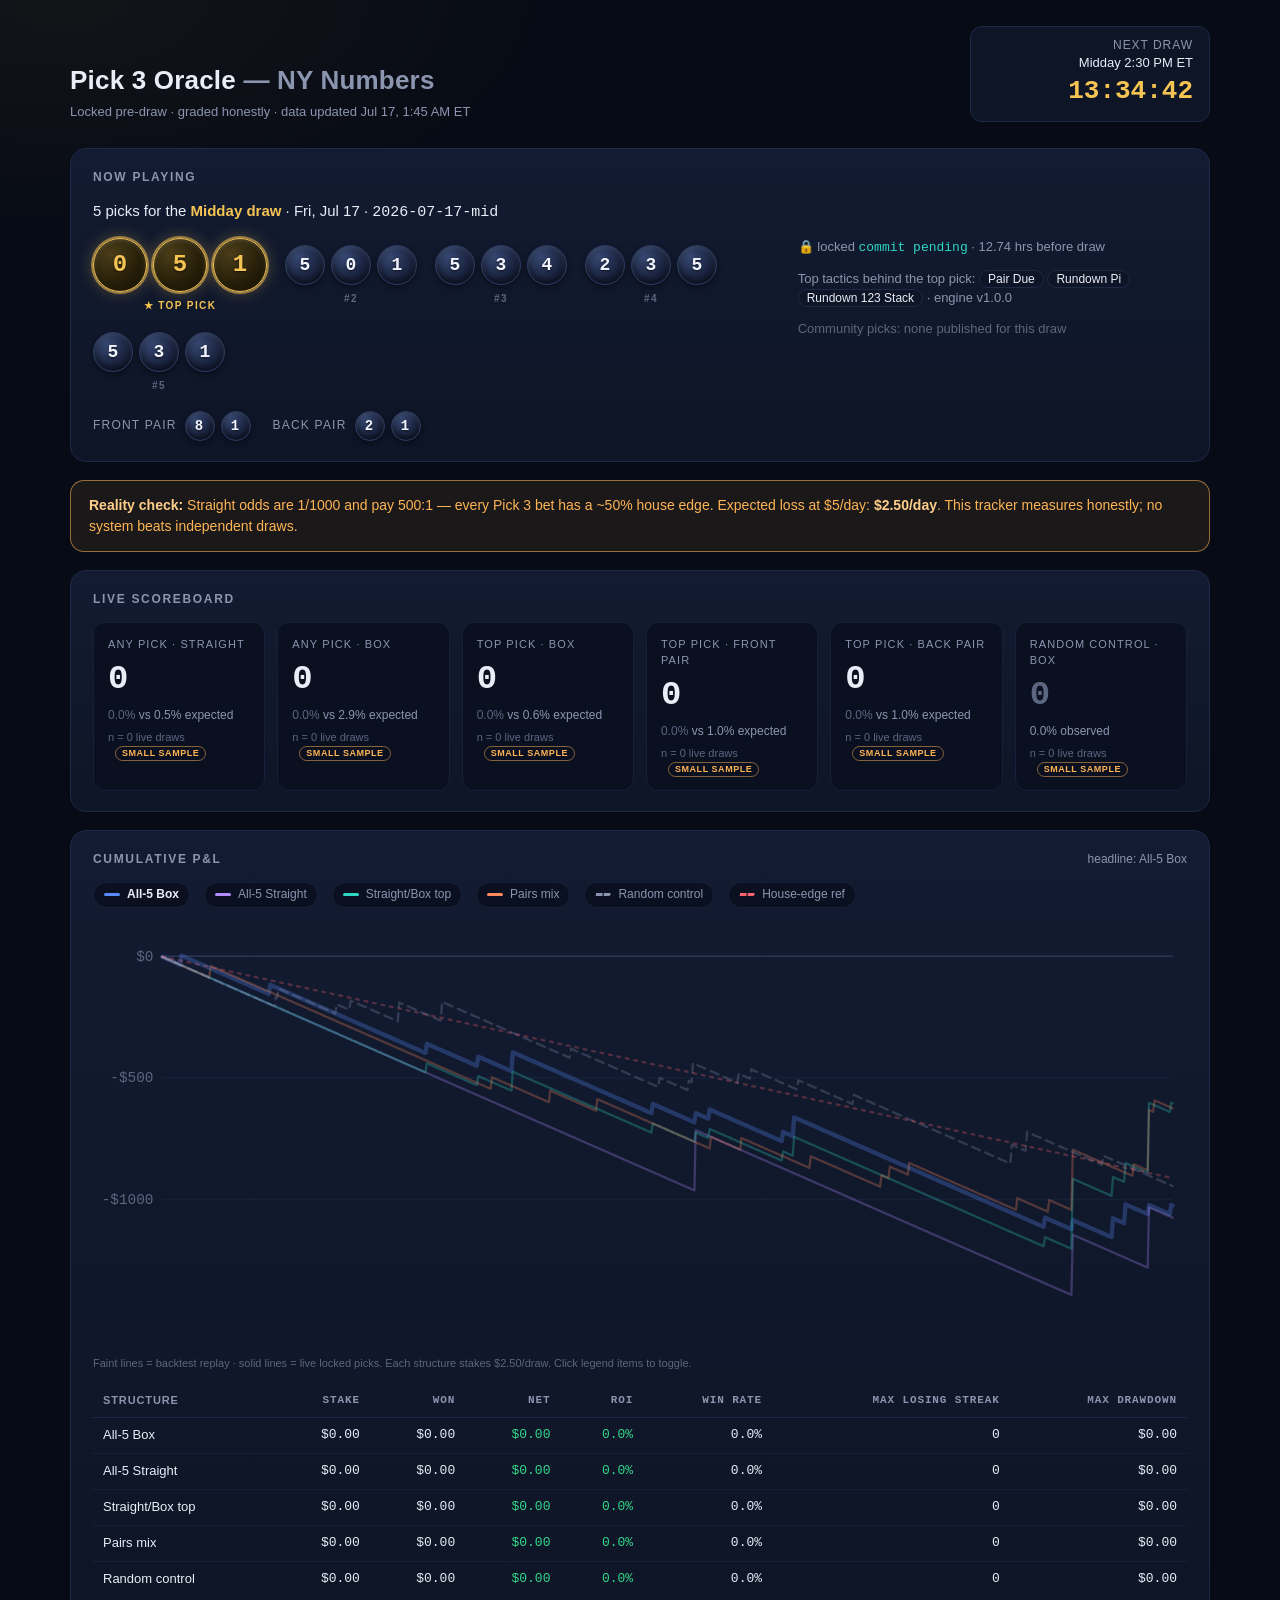
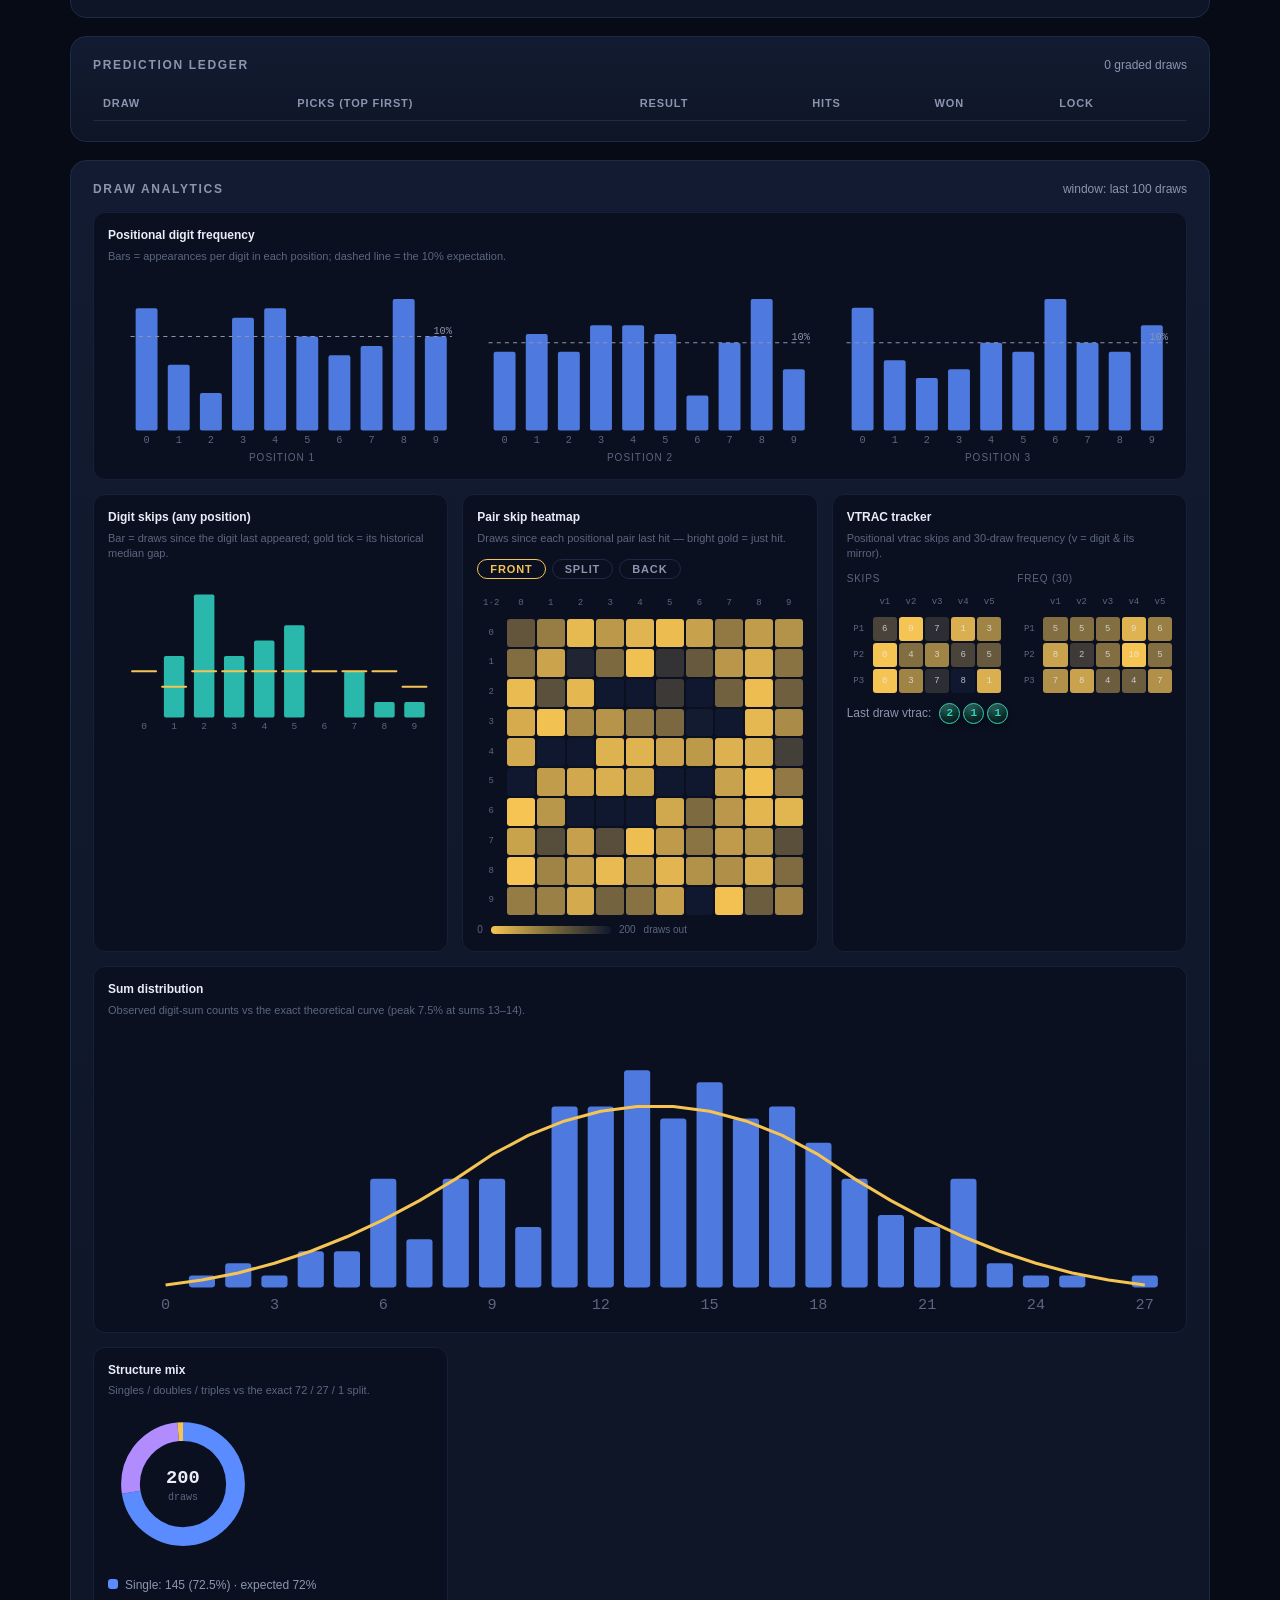
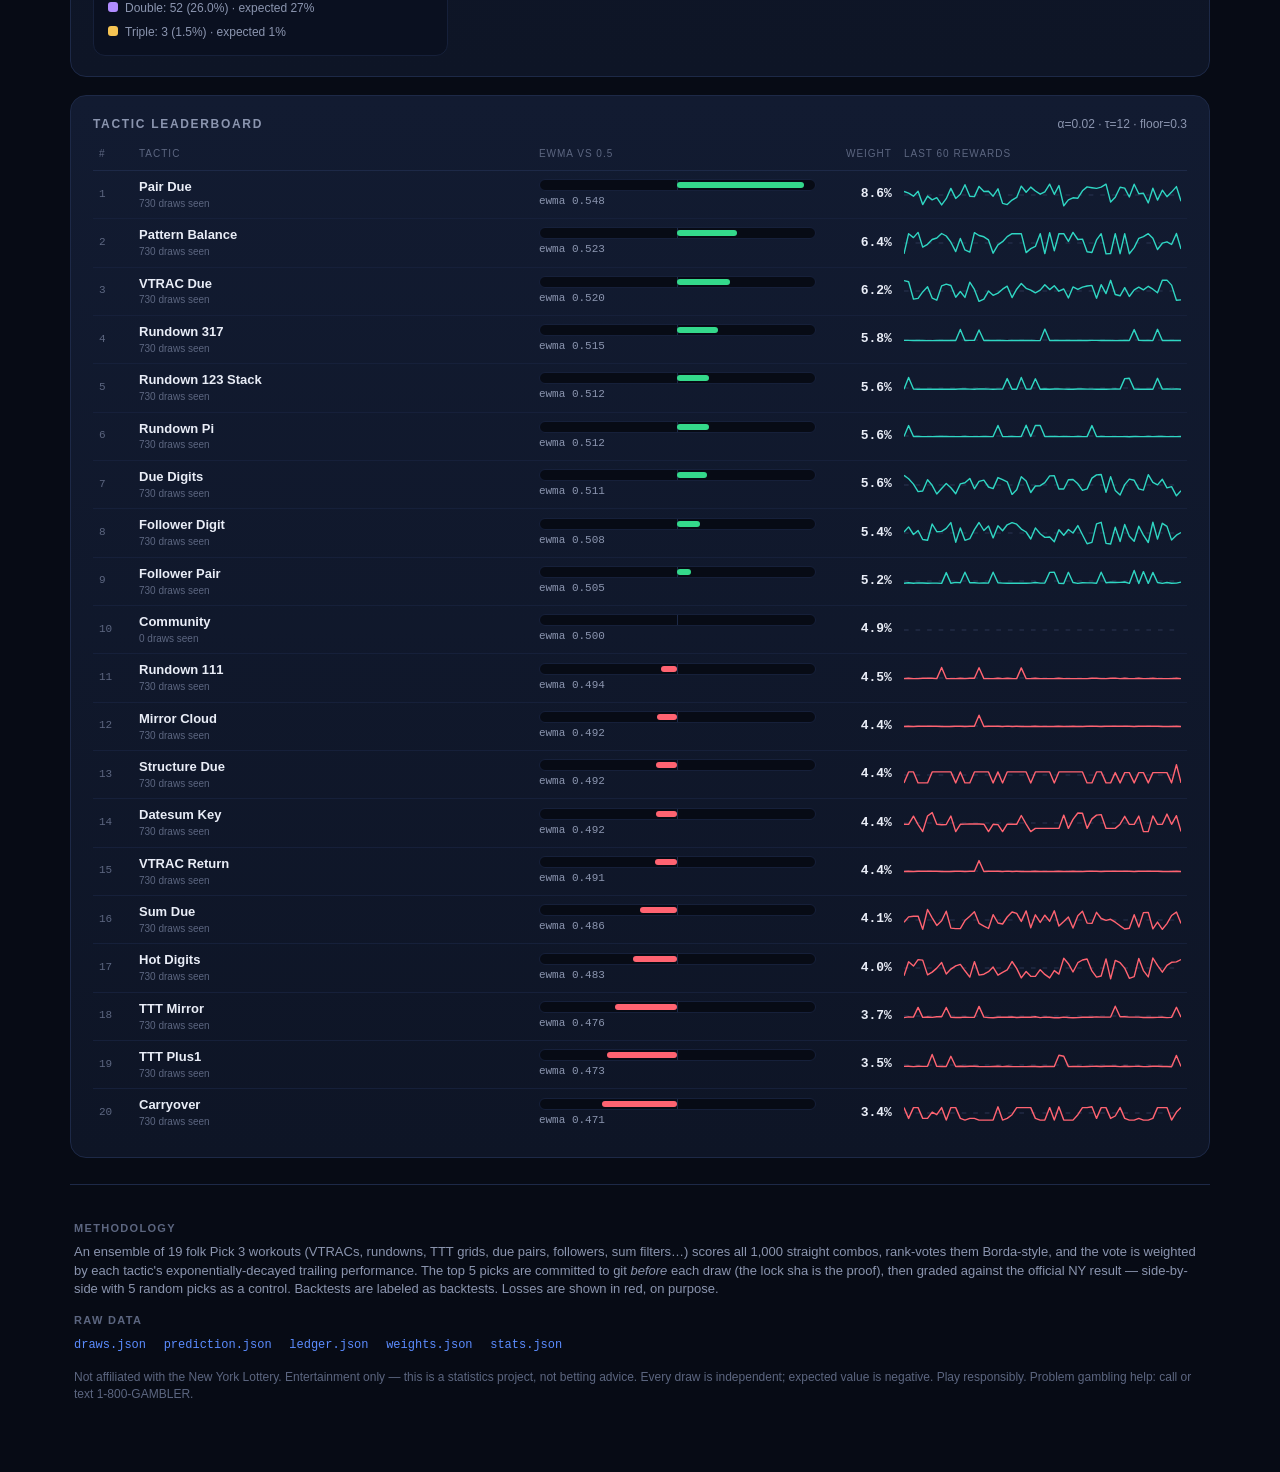
==== site/index.html @ b95a6838 "Pick 3 Oracle: engine, tactics, ensemble, dashboard, automation 25,605-draw NY Numbers history; 20-t" ====
<!doctype html>
<html lang="en">
<head>
<meta charset="utf-8">
<meta name="viewport" content="width=device-width, initial-scale=1">
<meta name="description" content="NY Numbers Pick 3 prediction engine with brutally honest tracking — every pick locked pre-draw, graded against a random control.">
<title>Pick 3 Oracle — NY Numbers</title>
<link rel="icon" href="data:image/svg+xml,%3Csvg xmlns='http://www.w3.org/2000/svg' viewBox='0 0 100 100'%3E%3Ctext y='.9em' font-size='90'%3E%F0%9F%8E%B1%3C/text%3E%3C/svg%3E">
<link rel="stylesheet" href="style.css">
</head>
<body>
<div class="wrap">

  <header class="top">
    <div class="brand">
      <h1>Pick 3 Oracle <span class="dim">— NY Numbers</span></h1>
      <div class="sub">Locked pre-draw · graded honestly · <span id="updated-at">loading…</span></div>
    </div>
    <div class="countdown">
      <div class="label">Next draw</div>
      <div class="which" id="next-draw-label">—</div>
      <div class="clock" id="countdown-clock">--:--:--</div>
    </div>
  </header>

  <div id="load-error" hidden>Failed to load dashboard data. The pipeline may not have published yet — try a refresh.</div>

  <!-- 2. NOW panel -->
  <section class="panel" id="now-panel">
    <h2>Now playing</h2>
    <div class="now-draw-label" id="now-draw-label"></div>
    <div class="now-grid">
      <div class="now-picks">
        <div class="pick-row" id="pick-row"></div>
        <div class="pairs-line" id="pairs-line"></div>
      </div>
      <div class="now-meta">
        <div class="lock-line" id="lock-line"></div>
        <div class="tactics-line" id="tactics-line"></div>
        <div class="community-line" id="community-line"></div>
      </div>
    </div>
  </section>

  <!-- 3. HONESTY banner -->
  <aside class="honesty">
    <strong>Reality check:</strong> Straight odds are 1/1000 and pay 500:1 — every Pick 3 bet has a
    ~50% house edge. Expected loss at $5/day: <strong>$2.50/day</strong>. This tracker measures
    honestly; no system beats independent draws.
  </aside>

  <!-- 4. SCOREBOARD -->
  <section class="panel">
    <h2>Live scoreboard</h2>
    <div class="score-grid" id="score-grid"></div>
  </section>

  <!-- 5. P&L -->
  <section class="panel">
    <h2>Cumulative P&amp;L <span class="h2-extra" id="pnl-headline"></span></h2>
    <div class="pnl-legend" id="pnl-legend"></div>
    <div id="pnl-chart"></div>
    <div class="chart-note">Faint lines = backtest replay · solid lines = live locked picks. Each structure stakes $2.50/draw. Click legend items to toggle.</div>
    <div class="table-wrap">
      <table id="pnl-summary">
        <thead><tr>
          <th>Structure</th><th class="num">Stake</th><th class="num">Won</th><th class="num">Net</th>
          <th class="num">ROI</th><th class="num">Win rate</th><th class="num">Max losing streak</th><th class="num">Max drawdown</th>
        </tr></thead>
        <tbody></tbody>
      </table>
    </div>
  </section>

  <!-- 6. LEDGER -->
  <section class="panel">
    <h2>Prediction ledger <span class="h2-extra" id="ledger-count"></span></h2>
    <div class="table-wrap">
      <table id="ledger-table">
        <thead><tr>
          <th>Draw</th><th></th><th>Picks (top first)</th><th>Result</th><th>Hits</th><th>Won</th><th>Lock</th>
        </tr></thead>
        <tbody></tbody>
      </table>
    </div>
    <button id="ledger-more" hidden>Load 50 more</button>
  </section>

  <!-- 7. CHARTS -->
  <section class="panel">
    <h2>Draw analytics <span class="h2-extra" id="charts-window"></span></h2>
    <div class="charts-grid">
      <div class="chart-card wide">
        <h3>Positional digit frequency</h3>
        <div class="sub">Bars = appearances per digit in each position; dashed line = the 10% expectation.</div>
        <div class="freq-row" id="chart-posfreq"></div>
      </div>
      <div class="chart-card">
        <h3>Digit skips (any position)</h3>
        <div class="sub">Bar = draws since the digit last appeared; gold tick = its historical median gap.</div>
        <div id="chart-skips"></div>
      </div>
      <div class="chart-card">
        <h3>Pair skip heatmap</h3>
        <div class="sub">Draws since each positional pair last hit — bright gold = just hit.</div>
        <div class="tabs" id="pairs-tabs"></div>
        <div id="chart-pairs"></div>
        <div class="heat-scale"><span>0</span><span class="bar"></span><span id="pairs-max-label"></span><span>draws out</span></div>
      </div>
      <div class="chart-card">
        <h3>VTRAC tracker</h3>
        <div class="sub">Positional vtrac skips and 30-draw frequency (v = digit &amp; its mirror).</div>
        <div class="vtrac-flex">
          <div class="vtrac-block"><div class="cap">Skips</div><div id="chart-vtrac-skips"></div></div>
          <div class="vtrac-block"><div class="cap">Freq (30)</div><div id="chart-vtrac-freq"></div></div>
        </div>
        <div class="vtrac-last" id="vtrac-last"></div>
      </div>
      <div class="chart-card wide">
        <h3>Sum distribution</h3>
        <div class="sub">Observed digit-sum counts vs the exact theoretical curve (peak 7.5% at sums 13–14).</div>
        <div id="chart-sums"></div>
      </div>
      <div class="chart-card">
        <h3>Structure mix</h3>
        <div class="sub">Singles / doubles / triples vs the exact 72 / 27 / 1 split.</div>
        <div class="donut-flex">
          <div id="chart-structure"></div>
          <div class="donut-legend" id="structure-legend"></div>
        </div>
      </div>
    </div>
  </section>

  <!-- 8. TACTICS -->
  <section class="panel">
    <h2>Tactic leaderboard <span class="h2-extra" id="tactics-params"></span></h2>
    <div class="tactic-head"><span>#</span><span>Tactic</span><span>EWMA vs 0.5</span><span style="text-align:right">Weight</span><span>Last 60 rewards</span></div>
    <div id="tactic-rows"></div>
  </section>

  <!-- 9. FOOTER -->
  <footer>
    <h4>Methodology</h4>
    <p>
      An ensemble of 19 folk Pick&nbsp;3 workouts (VTRACs, rundowns, TTT grids, due pairs, followers,
      sum filters…) scores all 1,000 straight combos, rank-votes them Borda-style, and the vote is
      weighted by each tactic's exponentially-decayed trailing performance. The top 5 picks are
      committed to git <em>before</em> each draw (the lock sha is the proof), then graded against the
      official NY result — side-by-side with 5 random picks as a control. Backtests are labeled as
      backtests. Losses are shown in red, on purpose.
    </p>
    <h4>Raw data</h4>
    <p class="raw-links">
      <a href="data/draws.json">draws.json</a>
      <a href="data/prediction.json">prediction.json</a>
      <a href="data/ledger.json">ledger.json</a>
      <a href="data/weights.json">weights.json</a>
      <a href="data/stats.json">stats.json</a>
    </p>
    <p class="fine">
      Not affiliated with the New York Lottery. Entertainment only — this is a statistics project,
      not betting advice. Every draw is independent; expected value is negative. Play responsibly.
      Problem gambling help: call or text 1-800-GAMBLER.
    </p>
  </footer>

</div>
<script src="charts.js"></script>
<script src="app.js"></script>
</body>
</html>
---- site/style.css ----
/* Pick 3 Oracle — dark dashboard. No external assets; system fonts only. */
:root {
  --bg: #070b15;
  --bg-2: #0a1020;
  --panel: #0e1526;
  --panel-2: #121b31;
  --line: #1d2947;
  --line-soft: #16203a;
  --ink: #e9edf7;
  --muted: #8b95af;
  --faint: #5c6680;
  --gold: #f6c453;
  --green: #34d98b;
  --red: #ff6371;
  --amber: #ffb454;
  --blue: #5b8cff;
  --teal: #2fd6c3;
  --purple: #b18cff;
  --mono: ui-monospace, "SF Mono", SFMono-Regular, Menlo, Consolas, monospace;
  --sans: -apple-system, BlinkMacSystemFont, "Segoe UI", Roboto, "Helvetica Neue", Arial, sans-serif;
}

* { box-sizing: border-box; margin: 0; padding: 0; }
html { -webkit-text-size-adjust: 100%; }
body {
  font-family: var(--sans);
  background:
    radial-gradient(1100px 500px at 80% -10%, rgba(91, 140, 255, 0.10), transparent 60%),
    radial-gradient(900px 420px at 5% 0%, rgba(246, 196, 83, 0.05), transparent 55%),
    var(--bg);
  color: var(--ink);
  line-height: 1.45;
  min-height: 100vh;
}
a { color: var(--blue); text-decoration: none; }
a:hover { text-decoration: underline; }
.mono { font-family: var(--mono); }
.wrap { max-width: 1180px; margin: 0 auto; padding: 0 20px 60px; }

/* ------------------------------------------------------------- header */
header.top { padding: 26px 0 8px; display: flex; flex-wrap: wrap; gap: 14px; align-items: flex-end; justify-content: space-between; }
.brand h1 { font-size: 26px; letter-spacing: 0.2px; font-weight: 800; }
.brand h1 .dim { color: var(--muted); font-weight: 600; }
.brand .sub { color: var(--muted); font-size: 13px; margin-top: 3px; }
.countdown {
  background: var(--panel); border: 1px solid var(--line); border-radius: 12px;
  padding: 10px 16px; text-align: right; min-width: 240px;
}
.countdown .label { font-size: 12px; color: var(--muted); text-transform: uppercase; letter-spacing: 0.08em; }
.countdown .clock { font-family: var(--mono); font-size: 26px; font-weight: 700; color: var(--gold); }
.countdown .which { font-size: 13px; color: var(--ink); }

/* ------------------------------------------------------------- panels */
section.panel {
  background: linear-gradient(180deg, var(--panel-2), var(--panel));
  border: 1px solid var(--line); border-radius: 16px;
  padding: 20px 22px; margin-top: 18px;
}
section.panel > h2 {
  font-size: 12px; text-transform: uppercase; letter-spacing: 0.14em;
  color: var(--muted); margin-bottom: 14px; font-weight: 700;
}
section.panel > h2 .h2-extra { float: right; text-transform: none; letter-spacing: 0; font-weight: 500; }

#load-error {
  margin-top: 18px; padding: 14px 18px; border-radius: 12px;
  border: 1px solid var(--red); background: rgba(255, 99, 113, 0.08); color: var(--red);
}
[hidden] { display: none !important; }

/* ------------------------------------------------------------- lottery balls */
.ball {
  display: inline-grid; place-items: center; border-radius: 50%;
  font-family: var(--mono); font-weight: 800; color: #f2f5ff;
  background: radial-gradient(circle at 32% 28%, #35466f 0%, #1a2440 58%, #0d1428 100%);
  border: 1px solid #2c3b63;
  box-shadow: inset 0 2px 4px rgba(255, 255, 255, 0.10), inset 0 -3px 6px rgba(0, 0, 0, 0.55), 0 2px 6px rgba(0, 0, 0, 0.45);
  text-shadow: 0 1px 2px rgba(0, 0, 0, 0.6);
  user-select: none;
}
.ball-lg { width: 54px; height: 54px; font-size: 24px; }
.ball-md { width: 40px; height: 40px; font-size: 18px; }
.ball-sm { width: 30px; height: 30px; font-size: 14px; }
.ball-xs { width: 21px; height: 21px; font-size: 11px; }
.balls { display: inline-flex; gap: 6px; align-items: center; }
.balls-xs { gap: 3px; }

.pick-group { display: inline-flex; gap: 4px; padding: 4px 6px; border-radius: 999px; border: 1px solid transparent; }
.pick-group.win-straight { border-color: var(--green); box-shadow: 0 0 10px rgba(52, 217, 139, 0.45); }
.pick-group.win-straight .ball { background: radial-gradient(circle at 32% 28%, #2e8f63 0%, #14563a 60%, #0a2c1e 100%); border-color: var(--green); }
.pick-group.win-box { border: 1px dashed var(--green); }
.pick-group.win-box .ball { border-color: var(--green); color: #b8ffd9; }

.top-pick-balls .ball {
  background: radial-gradient(circle at 32% 28%, #4a3d18 0%, #241d08 60%, #141004 100%);
  border-color: var(--gold); color: var(--gold);
  box-shadow: 0 0 0 2px rgba(246, 196, 83, 0.55), 0 0 16px rgba(246, 196, 83, 0.35), inset 0 2px 4px rgba(255, 255, 255, 0.12);
}
.result-ball {
  background: radial-gradient(circle at 32% 28%, #3b5a9e 0%, #1c3160 60%, #0d1a38 100%);
  border-color: var(--blue);
}

/* ------------------------------------------------------------- NOW panel */
.now-grid { display: flex; flex-wrap: wrap; gap: 26px; align-items: flex-start; }
.now-picks { flex: 2 1 420px; }
.now-meta { flex: 1 1 260px; display: flex; flex-direction: column; gap: 12px; }
.now-draw-label { font-size: 15px; margin-bottom: 14px; }
.now-draw-label strong { color: var(--gold); }
.pick-row { display: flex; flex-wrap: wrap; gap: 18px; align-items: center; }
.pick-card { display: flex; flex-direction: column; align-items: center; gap: 7px; }
.pick-tag { font-size: 10px; letter-spacing: 0.14em; font-weight: 800; color: var(--gold); text-transform: uppercase; }
.pick-tag.alt { color: var(--faint); }
.pairs-line { display: flex; gap: 22px; margin-top: 18px; flex-wrap: wrap; }
.pair-block { display: flex; align-items: center; gap: 8px; font-size: 12px; color: var(--muted); text-transform: uppercase; letter-spacing: 0.1em; }
.lock-line { font-size: 13px; color: var(--muted); }
.lock-line a { font-family: var(--mono); color: var(--teal); }
.tactics-line { font-size: 13px; color: var(--muted); }
.tactics-line .t { color: var(--ink); background: var(--panel); border: 1px solid var(--line); padding: 1px 8px; border-radius: 999px; font-size: 12px; white-space: nowrap; }
.community-line { font-size: 13px; color: var(--faint); }

/* ------------------------------------------------------------- honesty banner */
.honesty {
  margin-top: 18px; border-radius: 14px; padding: 14px 18px;
  border: 1px solid rgba(255, 180, 84, 0.55); background: rgba(255, 180, 84, 0.08);
  color: var(--amber); font-size: 14px; line-height: 1.5;
}
.honesty strong { color: #ffcf8a; }

/* ------------------------------------------------------------- scoreboard */
.score-grid { display: grid; grid-template-columns: repeat(auto-fit, minmax(160px, 1fr)); gap: 12px; }
.score-card { background: var(--bg-2); border: 1px solid var(--line-soft); border-radius: 12px; padding: 14px 14px 12px; position: relative; }
.score-card .metric { font-size: 11px; text-transform: uppercase; letter-spacing: 0.1em; color: var(--muted); }
.score-card .big { font-size: 34px; font-weight: 800; font-family: var(--mono); margin: 2px 0; }
.score-card.hit .big { color: var(--green); }
.score-card.control .big { color: var(--faint); }
.score-card .vs { font-size: 12px; color: var(--muted); }
.score-card .vs .beat { color: var(--green); }
.score-card .vs .under { color: var(--faint); }
.score-card .n { font-size: 11px; color: var(--faint); margin-top: 6px; }
.badge-small-sample {
  display: inline-block; margin-left: 7px; font-size: 9px; font-weight: 700;
  letter-spacing: 0.06em; color: var(--amber); border: 1px solid rgba(255, 180, 84, 0.5);
  padding: 0 6px; border-radius: 999px; text-transform: uppercase; vertical-align: 1px;
}

/* ------------------------------------------------------------- P&L */
.pnl-legend { display: flex; flex-wrap: wrap; gap: 8px 14px; margin-bottom: 10px; }
.legend-item {
  display: inline-flex; align-items: center; gap: 7px; font-size: 12px; color: var(--muted);
  cursor: pointer; border: 1px solid var(--line-soft); border-radius: 999px; padding: 3px 10px;
  background: var(--bg-2);
}
.legend-item .swatch { width: 16px; height: 0; border-top: 3px solid; border-radius: 2px; }
.legend-item.off { opacity: 0.35; }
.legend-item.headline { color: var(--ink); font-weight: 600; }
.chart-note { font-size: 11px; color: var(--faint); margin-top: 6px; }
#pnl-chart svg, .chart-card svg { width: 100%; height: auto; display: block; }

.table-wrap { overflow-x: auto; margin-top: 14px; -webkit-overflow-scrolling: touch; }
table { border-collapse: collapse; width: 100%; font-size: 13px; }
th { text-align: left; font-size: 11px; text-transform: uppercase; letter-spacing: 0.08em; color: var(--muted); padding: 8px 10px; border-bottom: 1px solid var(--line); white-space: nowrap; }
td { padding: 8px 10px; border-bottom: 1px solid var(--line-soft); vertical-align: middle; white-space: nowrap; }
tr:last-child td { border-bottom: none; }
td.num, th.num { text-align: right; font-family: var(--mono); }
.pos { color: var(--green); } .neg { color: var(--red); }

/* ------------------------------------------------------------- ledger */
.chip { display: inline-block; font-size: 10px; font-weight: 700; letter-spacing: 0.08em; padding: 2px 8px; border-radius: 999px; border: 1px solid var(--line); color: var(--muted); text-transform: uppercase; }
.chip-mid { color: var(--blue); border-color: rgba(91, 140, 255, 0.5); background: rgba(91, 140, 255, 0.08); }
.chip-eve { color: var(--purple); border-color: rgba(177, 140, 255, 0.5); background: rgba(177, 140, 255, 0.08); }
.chip-live { color: var(--teal); border-color: rgba(47, 214, 195, 0.5); }
.chip-bt { color: var(--faint); }
.badge { display: inline-block; font-size: 10px; font-weight: 800; letter-spacing: 0.06em; padding: 2px 7px; border-radius: 6px; margin-right: 4px; }
.badge-str { background: var(--green); color: #04160c; }
.badge-box { border: 1px solid var(--green); color: var(--green); }
.badge-oneoff { border: 1px solid var(--amber); color: var(--amber); }
.badge-pair { border: 1px solid var(--blue); color: var(--blue); }
.ledger-picks { display: flex; gap: 6px; }
.won-mini { display: grid; grid-template-columns: auto auto; gap: 0 12px; font-size: 11px; font-family: var(--mono); }
.won-mini span { color: var(--faint); }
.won-mini .w { color: var(--muted); text-align: right; }
.won-mini .w.pos { color: var(--green); font-weight: 700; }
#ledger-more { margin-top: 14px; background: var(--panel-2); color: var(--ink); border: 1px solid var(--line); border-radius: 10px; padding: 9px 22px; font-size: 13px; cursor: pointer; font-family: var(--sans); }
#ledger-more:hover { border-color: var(--blue); }

/* ------------------------------------------------------------- charts grid */
.charts-grid { display: grid; grid-template-columns: repeat(auto-fit, minmax(320px, 1fr)); gap: 14px; }
.chart-card { background: var(--bg-2); border: 1px solid var(--line-soft); border-radius: 12px; padding: 14px; min-width: 0; }
.chart-card h3 { font-size: 12px; font-weight: 700; color: var(--ink); margin-bottom: 4px; }
.chart-card .sub { font-size: 11px; color: var(--faint); margin-bottom: 10px; }
.chart-card.wide { grid-column: 1 / -1; }
.freq-row { display: grid; grid-template-columns: repeat(3, 1fr); gap: 10px; }
.freq-row .freq-cell { min-width: 0; }
.freq-cell .cap { font-size: 10px; color: var(--faint); text-align: center; margin-top: 2px; text-transform: uppercase; letter-spacing: 0.1em; }

.tabs { display: inline-flex; gap: 6px; margin-bottom: 10px; }
.tab { font-size: 11px; font-weight: 700; text-transform: uppercase; letter-spacing: 0.08em; color: var(--muted); background: transparent; border: 1px solid var(--line); border-radius: 999px; padding: 3px 12px; cursor: pointer; font-family: var(--sans); }
.tab.active { color: var(--gold); border-color: var(--gold); }

.heat { display: grid; gap: 2px; font-family: var(--mono); font-size: 9px; }
.heat .hcell { aspect-ratio: 1; border-radius: 3px; display: grid; place-items: center; color: rgba(233, 237, 247, 0.75); min-width: 0; }
.heat .hlabel { display: grid; place-items: center; color: var(--faint); aspect-ratio: 1; min-width: 0; overflow: hidden; }
.heat-scale { display: flex; align-items: center; gap: 8px; margin-top: 8px; font-size: 10px; color: var(--faint); }
.heat-scale .bar { flex: 0 0 120px; height: 8px; border-radius: 4px; background: linear-gradient(90deg, #f6c453, #7a6a3a, #101830); }

.vtrac-flex { display: flex; flex-wrap: wrap; gap: 16px; }
.vtrac-block { flex: 1 1 140px; min-width: 0; }
.vtrac-block .cap { font-size: 10px; color: var(--faint); text-transform: uppercase; letter-spacing: 0.08em; margin-bottom: 4px; }
.vtrac-last { margin-top: 10px; font-size: 12px; color: var(--muted); display: flex; align-items: center; gap: 8px; }
.vtrac-last .ball { background: radial-gradient(circle at 32% 28%, #245a52 0%, #123832 60%, #0a1f1c 100%); border-color: var(--teal); color: var(--teal); }

.donut-flex { display: flex; align-items: center; gap: 18px; flex-wrap: wrap; }
.donut-legend { font-size: 12px; color: var(--muted); display: flex; flex-direction: column; gap: 6px; }
.donut-legend .sw { display: inline-block; width: 10px; height: 10px; border-radius: 3px; margin-right: 7px; }

/* ------------------------------------------------------------- tactics */
.tactic-head, .tactic-row { display: grid; grid-template-columns: 28px minmax(130px, 1.4fr) minmax(120px, 1fr) 64px minmax(110px, 1fr); gap: 12px; align-items: center; }
.tactic-head { font-size: 10px; text-transform: uppercase; letter-spacing: 0.1em; color: var(--faint); padding: 0 6px 8px; border-bottom: 1px solid var(--line); }
.tactic-row { padding: 7px 6px; border-bottom: 1px solid var(--line-soft); font-size: 13px; }
.tactic-row:last-child { border-bottom: none; }
.tactic-row .rank { color: var(--faint); font-family: var(--mono); font-size: 11px; }
.tactic-row .tname { font-weight: 600; overflow: hidden; text-overflow: ellipsis; }
.tactic-row .tname .seen { display: block; font-size: 10px; color: var(--faint); font-weight: 400; }
.ewma-bar { position: relative; height: 12px; background: var(--bg); border: 1px solid var(--line-soft); border-radius: 6px; overflow: hidden; }
.ewma-bar .mid { position: absolute; left: 50%; top: 0; bottom: 0; width: 1px; background: var(--line); }
.ewma-bar .fill { position: absolute; top: 2px; bottom: 2px; border-radius: 4px; }
.ewma-bar .fill.up { background: var(--green); left: 50%; }
.ewma-bar .fill.down { background: var(--red); right: 50%; }
.ewma-val { font-family: var(--mono); font-size: 11px; color: var(--muted); }
.tweight { font-family: var(--mono); font-weight: 700; text-align: right; }
.tspark svg { display: block; width: 100%; height: 26px; }

/* ------------------------------------------------------------- footer */
footer { margin-top: 26px; padding: 22px 4px 10px; border-top: 1px solid var(--line); color: var(--muted); font-size: 13px; }
footer h4 { font-size: 11px; text-transform: uppercase; letter-spacing: 0.12em; color: var(--faint); margin: 14px 0 6px; }
footer .raw-links a { margin-right: 14px; font-family: var(--mono); font-size: 12px; }
footer .fine { color: var(--faint); font-size: 12px; margin-top: 14px; }

/* ------------------------------------------------------------- responsive */
@media (max-width: 720px) {
  .wrap { padding: 0 12px 40px; }
  header.top { padding-top: 18px; }
  .brand h1 { font-size: 21px; }
  .countdown { min-width: 0; flex: 1 1 100%; text-align: left; }
  section.panel { padding: 14px; border-radius: 13px; }
  .ball-lg { width: 44px; height: 44px; font-size: 20px; }
  .ball-md { width: 34px; height: 34px; font-size: 15px; }
  .pick-row { gap: 12px; }
  .score-grid { grid-template-columns: repeat(2, 1fr); }
  .charts-grid { grid-template-columns: 1fr; }
  .freq-row { grid-template-columns: 1fr; }
  .tactic-head, .tactic-row { grid-template-columns: 20px minmax(90px, 1.3fr) minmax(70px, 1fr) 52px minmax(64px, 1fr); gap: 8px; }
  .tactic-row { font-size: 12px; }
}
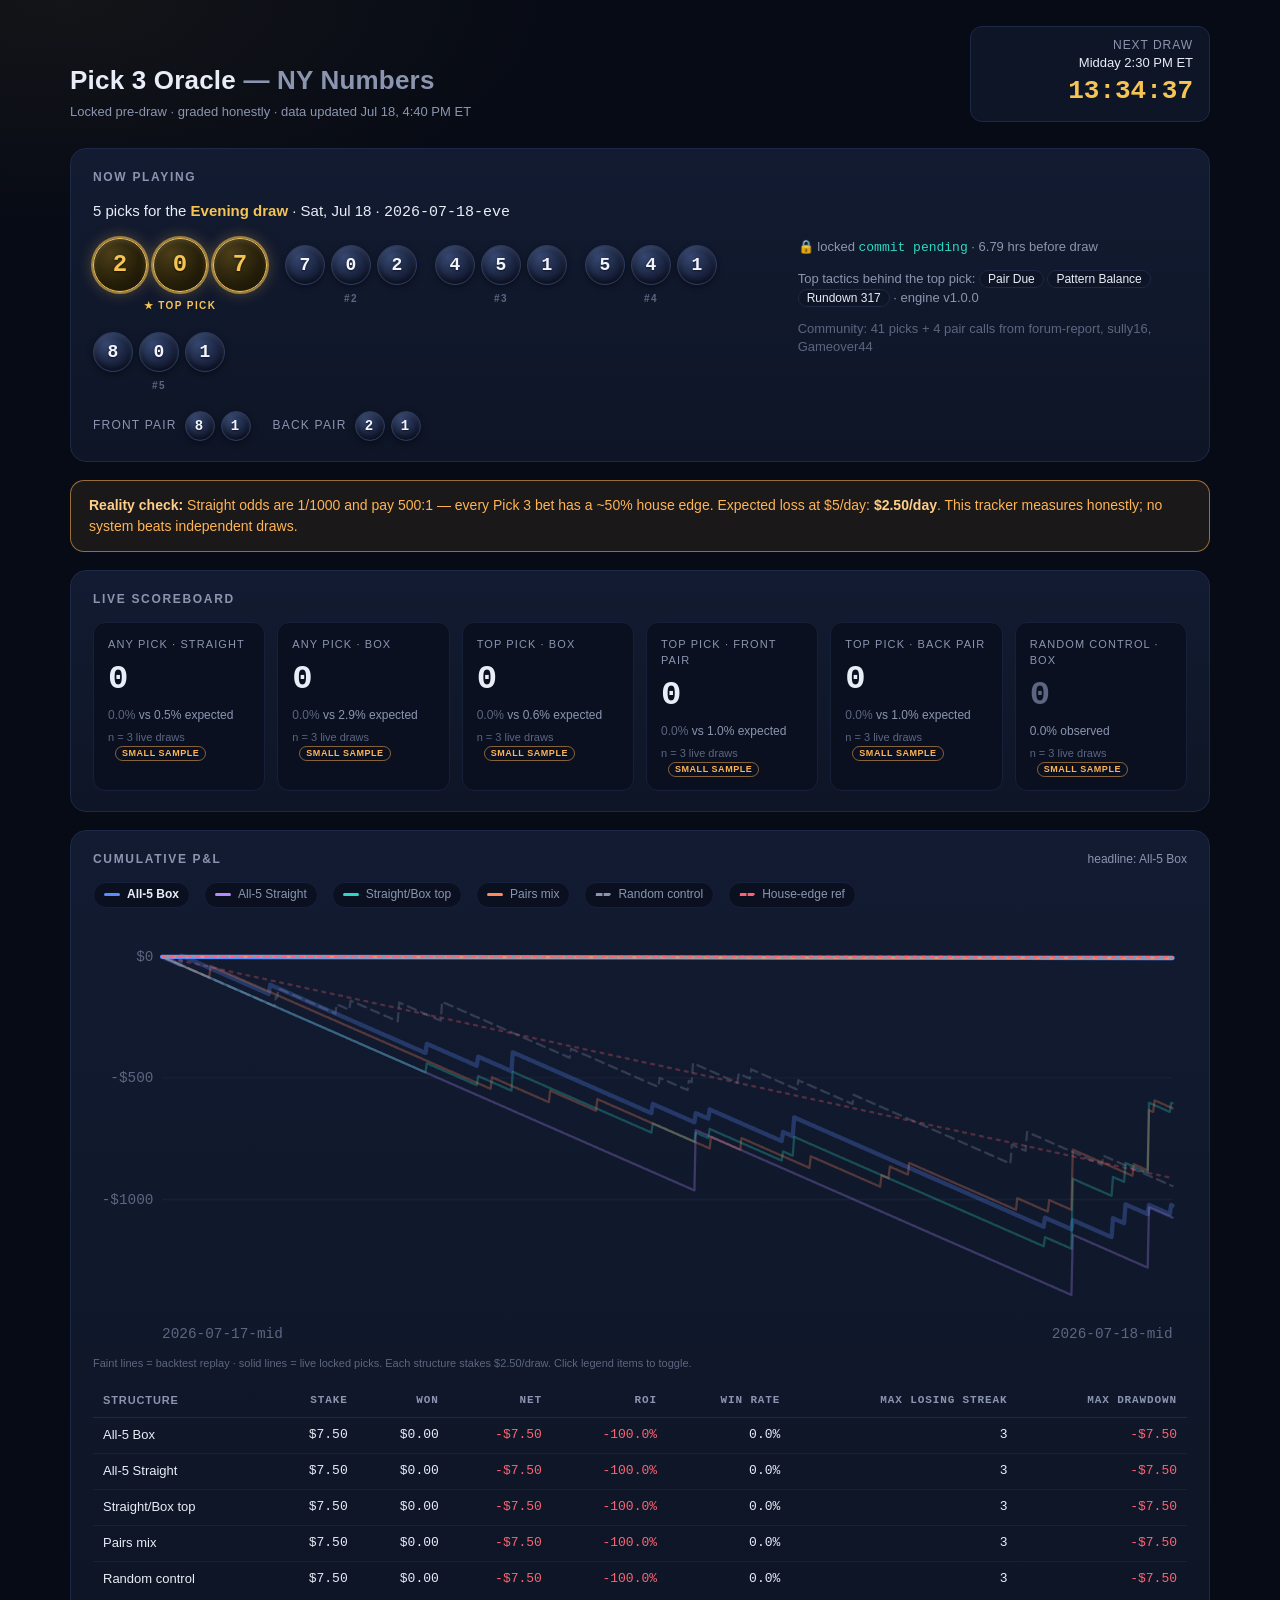
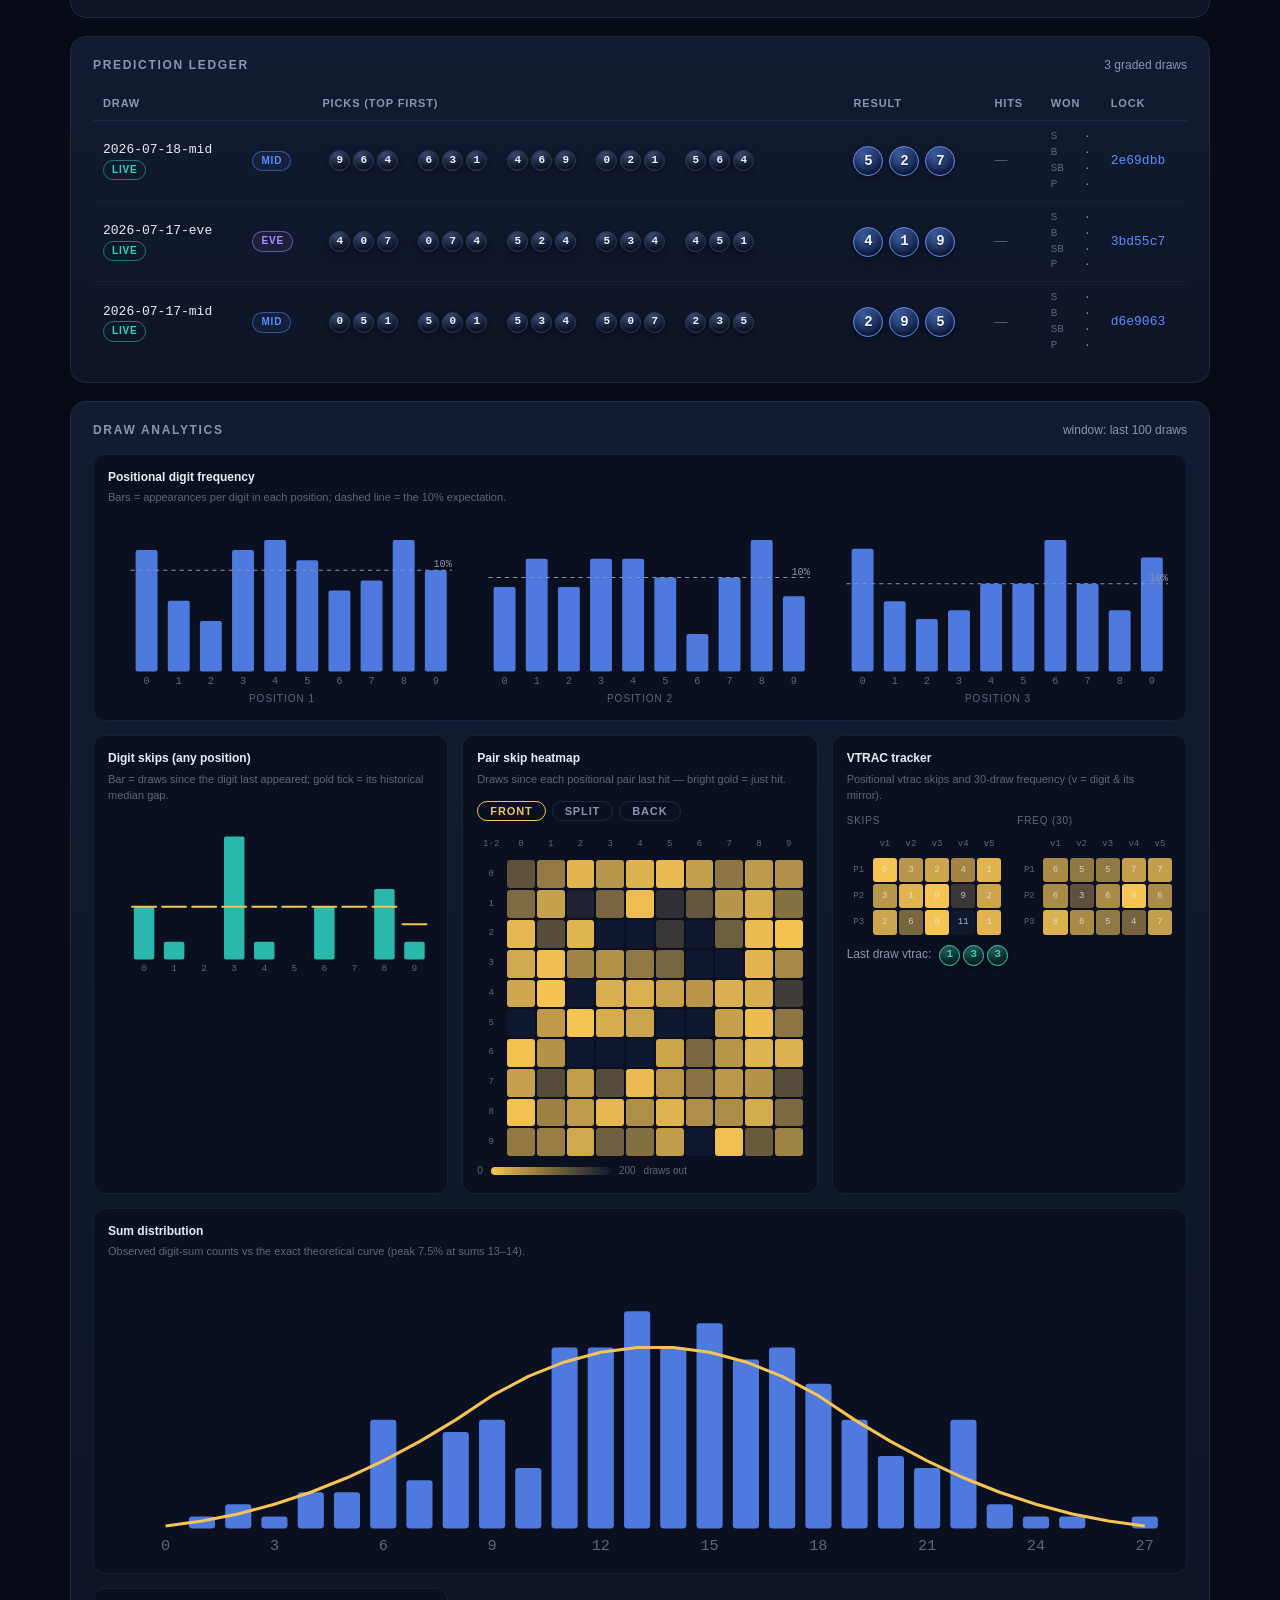
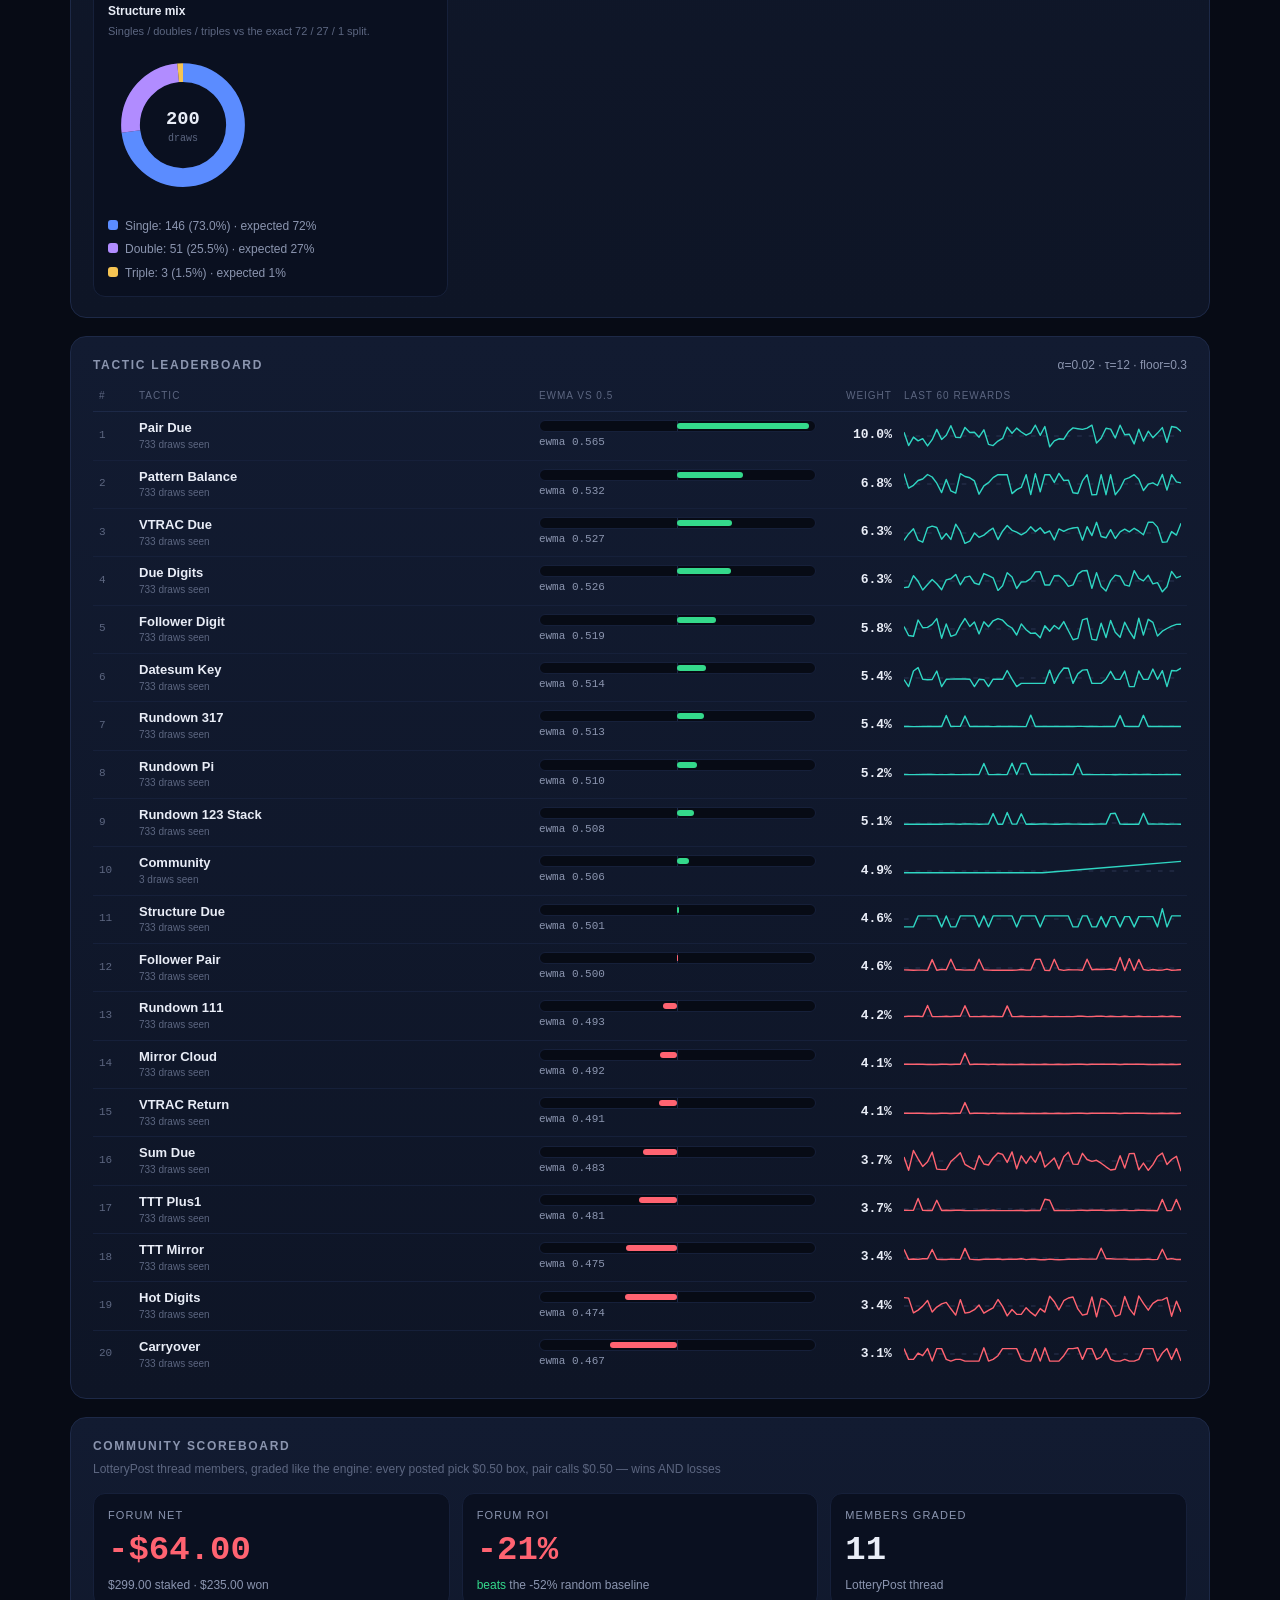
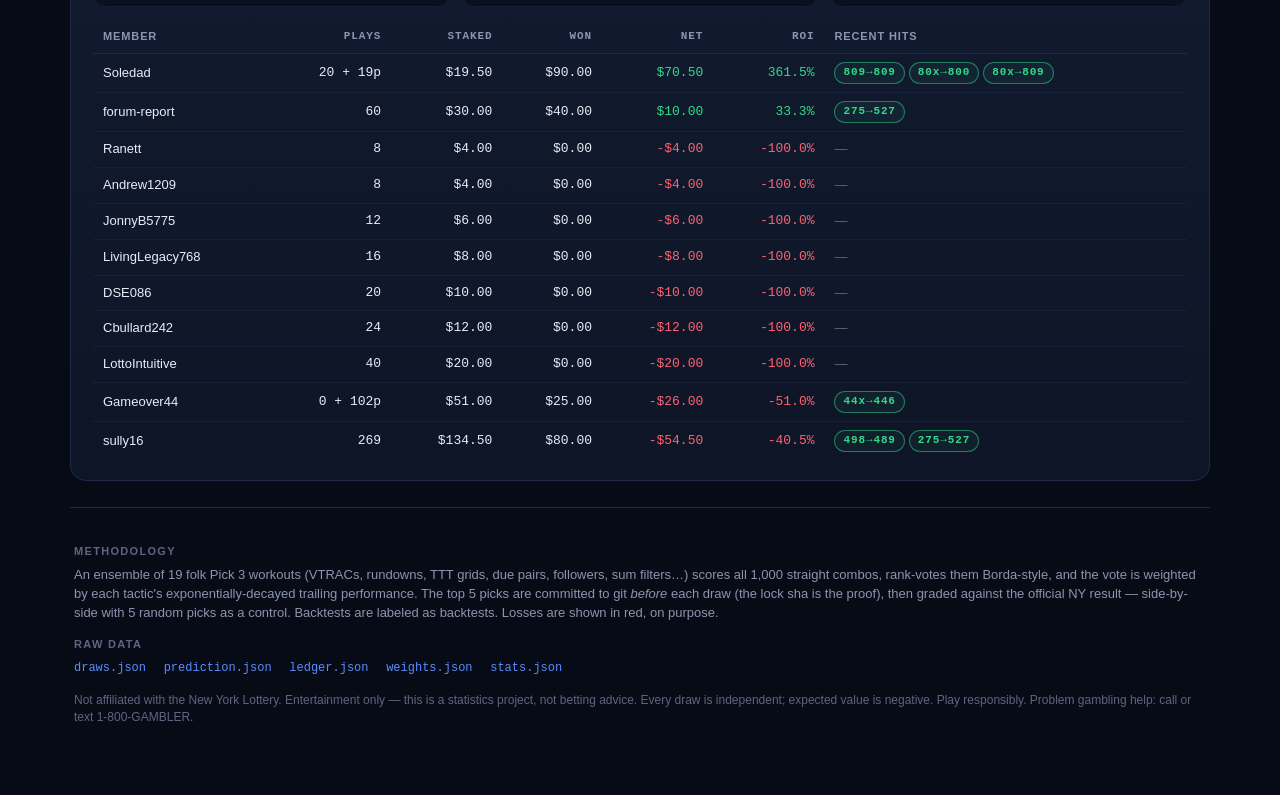
==== commit a5580cf8: "Community Scoreboard: forum members graded like the engine Every posted pick $0.50 box, pair calls $" ====
--- a/site/index.html
+++ b/site/index.html
@@ -139,6 +139,22 @@
     <div id="tactic-rows"></div>
   </section>
 
+  <!-- 8B. COMMUNITY -->
+  <section class="panel" id="community-panel" hidden>
+    <h2>Community Scoreboard</h2>
+    <div class="panel-sub">LotteryPost thread members, graded like the engine: every posted pick $0.50 box, pair calls $0.50 — wins AND losses</div>
+    <div class="score-grid" id="community-summary"></div>
+    <div class="table-wrap">
+      <table id="community-table">
+        <thead><tr>
+          <th>Member</th><th class="num">Plays</th><th class="num">Staked</th><th class="num">Won</th>
+          <th class="num">Net</th><th class="num">ROI</th><th>Recent hits</th>
+        </tr></thead>
+        <tbody></tbody>
+      </table>
+    </div>
+  </section>
+
   <!-- 9. FOOTER -->
   <footer>
     <h4>Methodology</h4>
--- a/site/style.css
+++ b/site/style.css
@@ -231,6 +231,13 @@
 .tweight { font-family: var(--mono); font-weight: 700; text-align: right; }
 .tspark svg { display: block; width: 100%; height: 26px; }
 
+/* ------------------------------------------------------------- community */
+.panel-sub { font-size: 12px; color: var(--faint); margin: -8px 0 14px; }
+.chip-hit {
+  color: var(--green); border-color: rgba(52, 217, 139, 0.5); background: rgba(52, 217, 139, 0.06);
+  text-transform: none; font-family: var(--mono); font-size: 11px; margin-right: 4px;
+}
+
 /* ------------------------------------------------------------- footer */
 footer { margin-top: 26px; padding: 22px 4px 10px; border-top: 1px solid var(--line); color: var(--muted); font-size: 13px; }
 footer h4 { font-size: 11px; text-transform: uppercase; letter-spacing: 0.12em; color: var(--faint); margin: 14px 0 6px; }
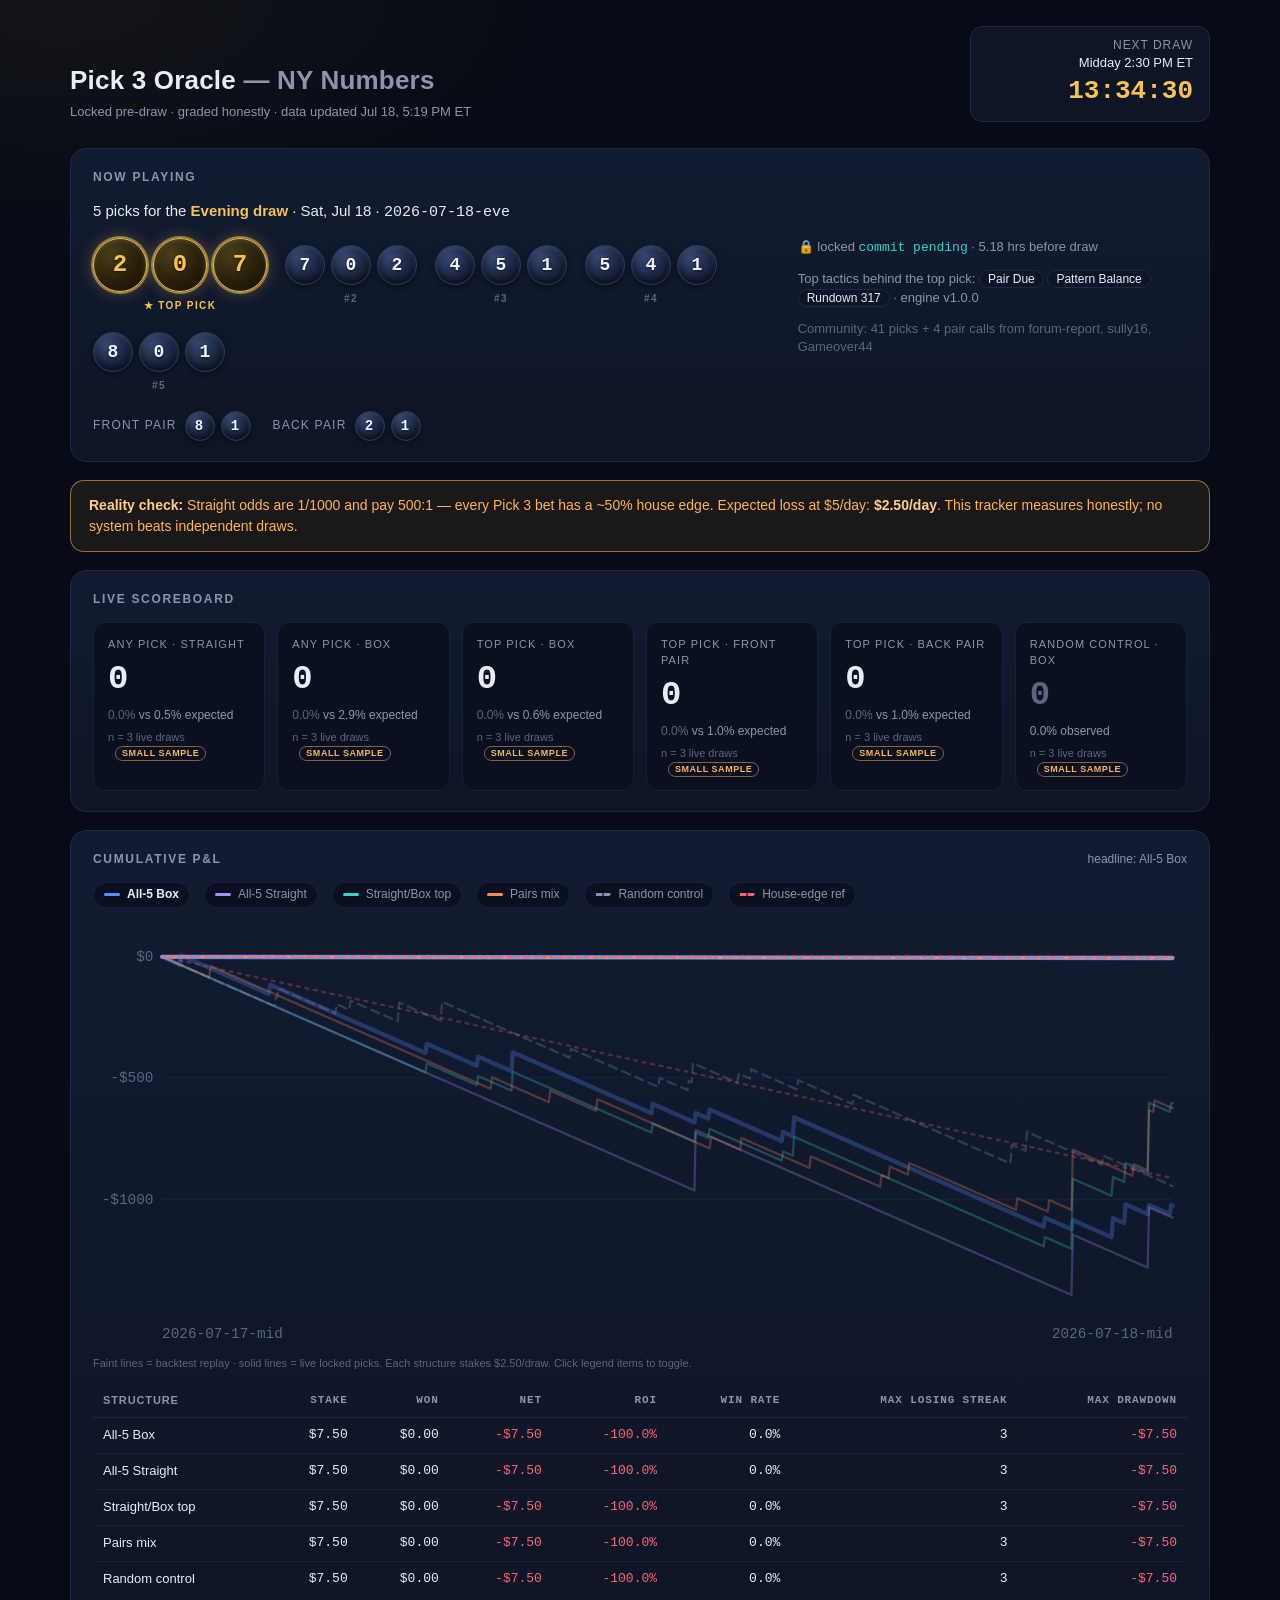
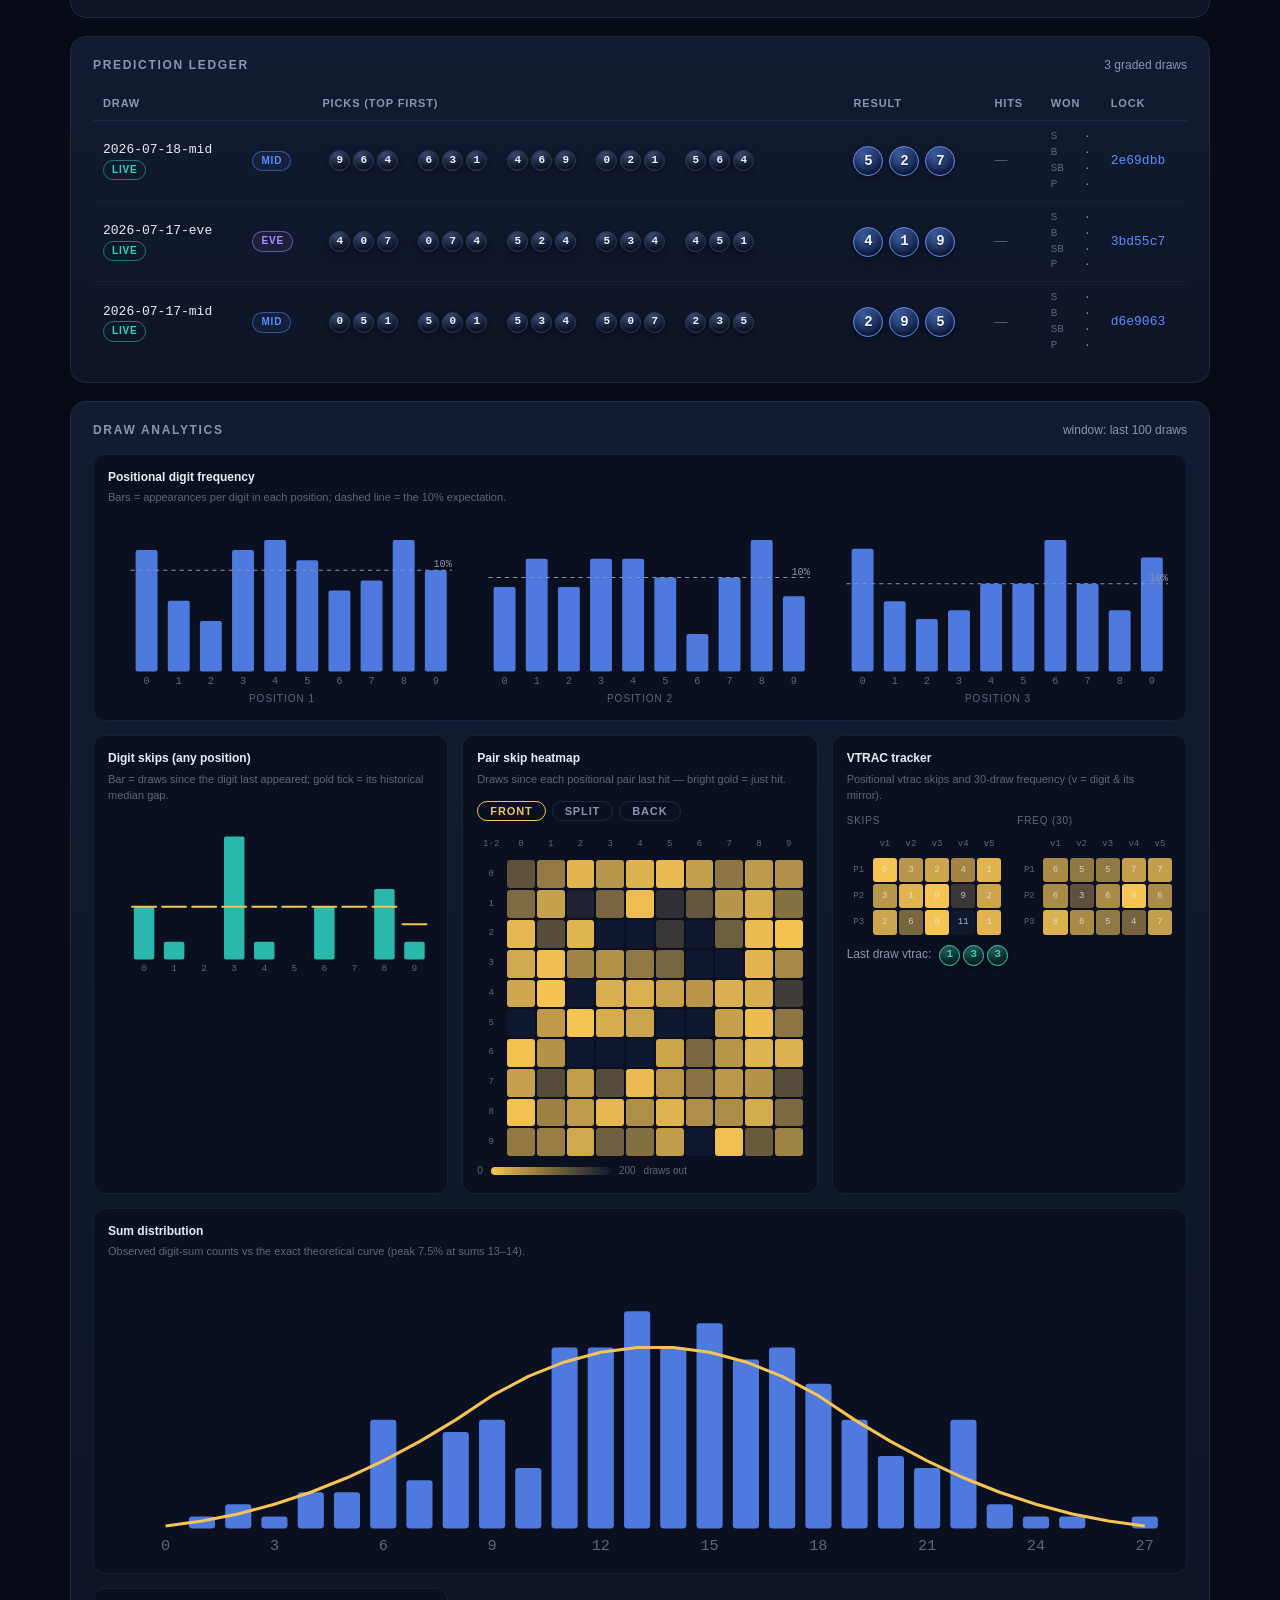
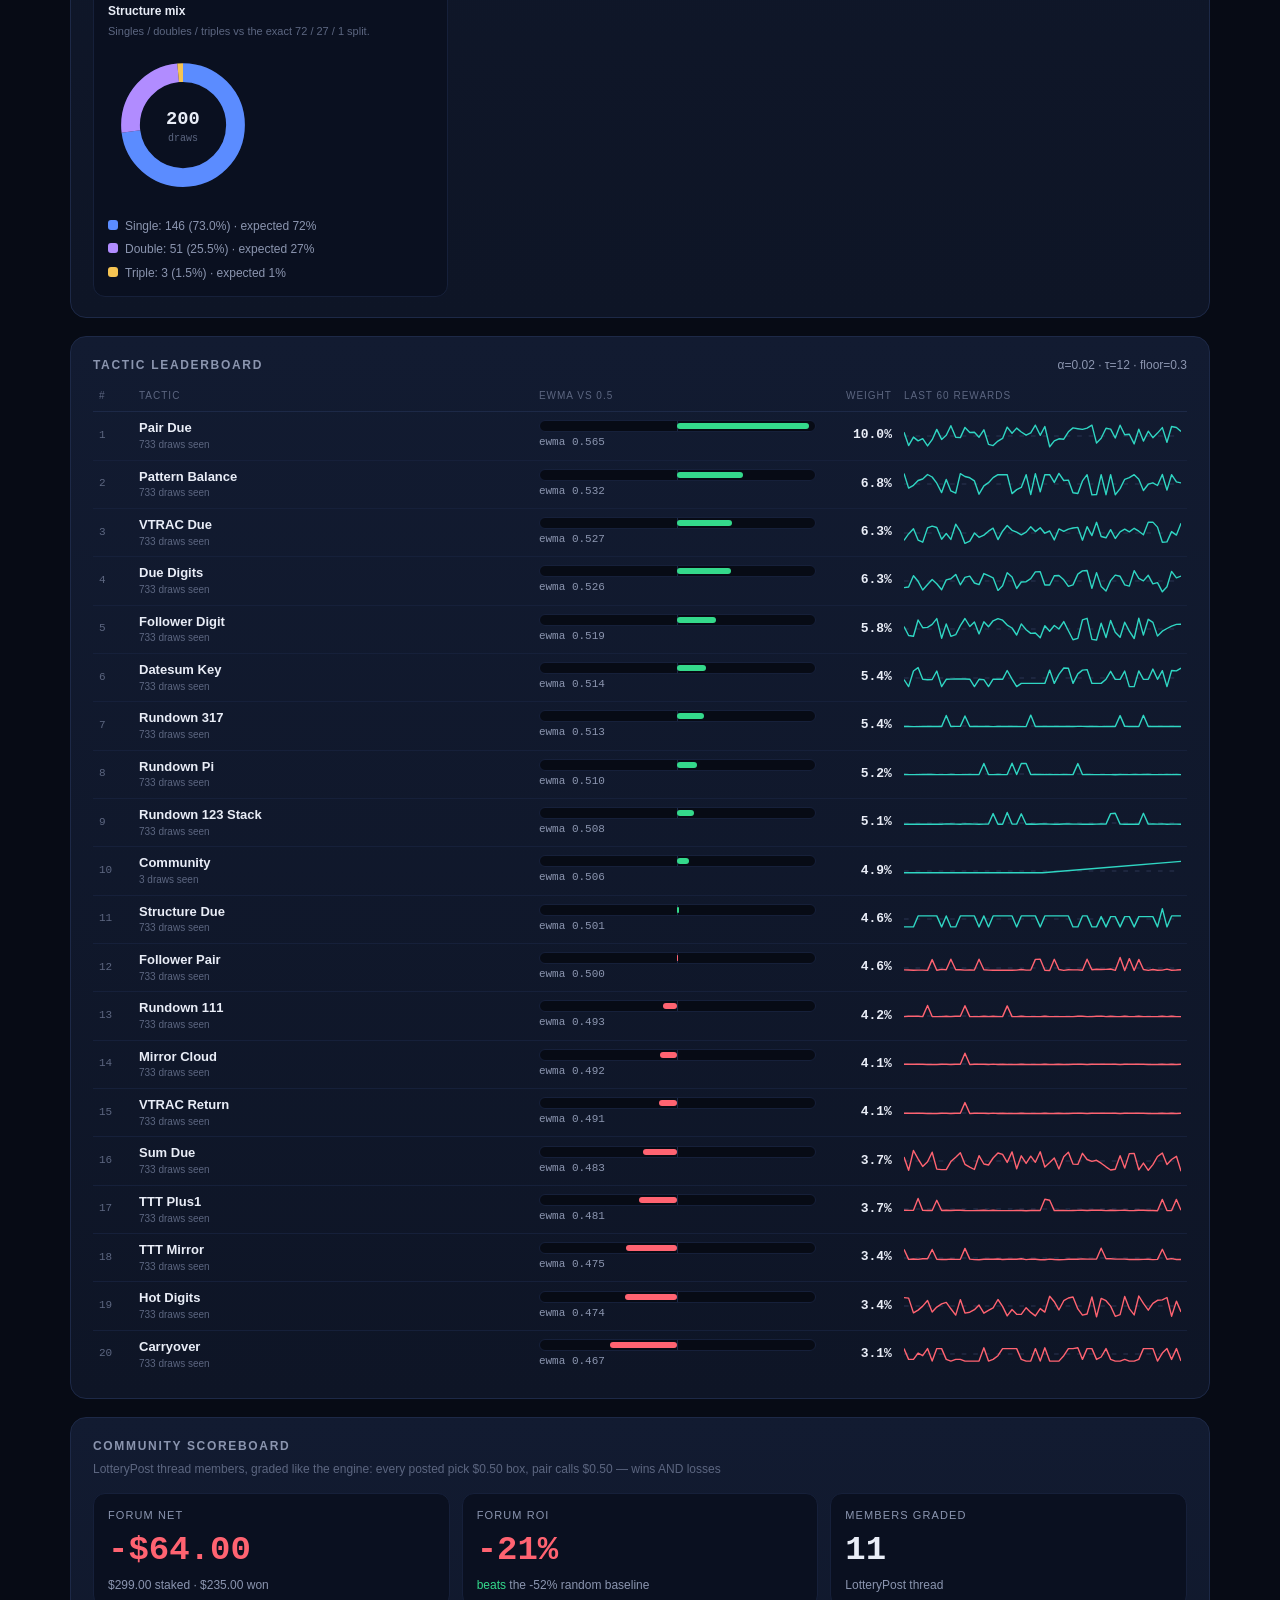
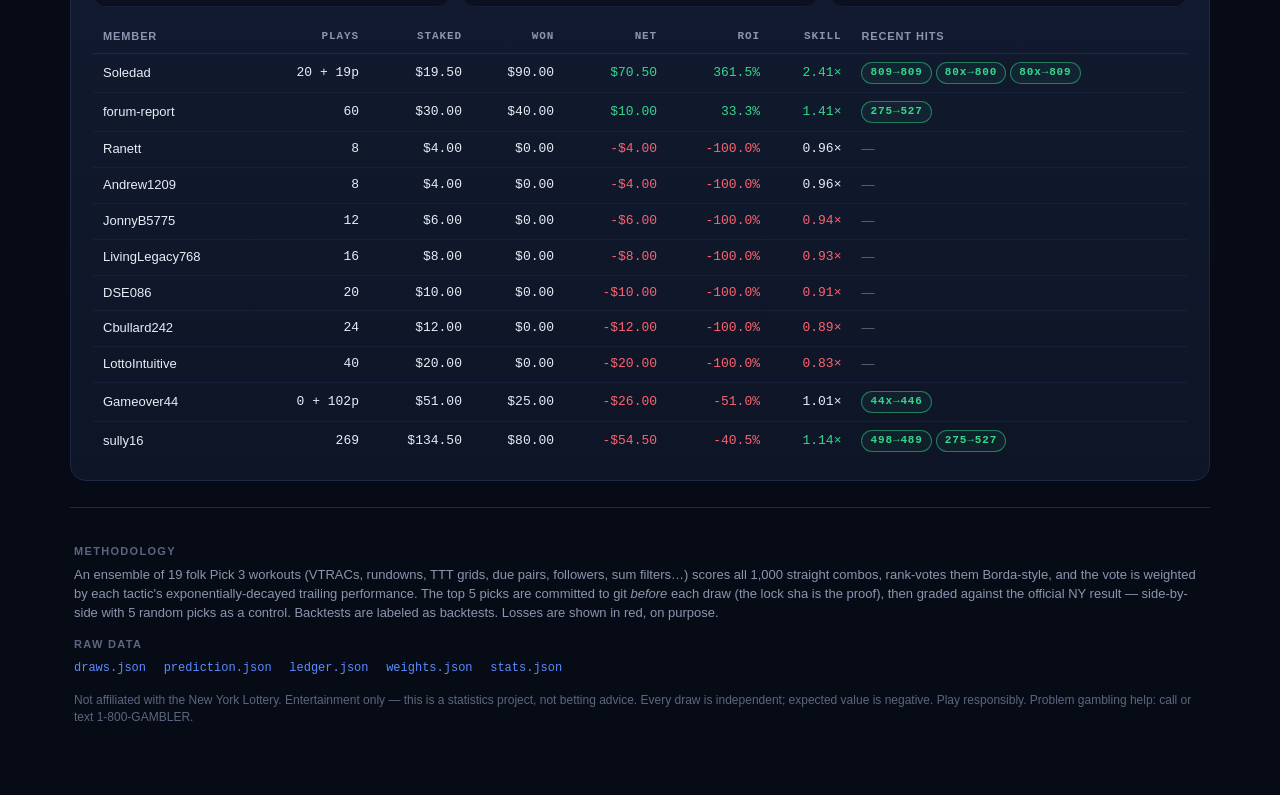
==== commit ea80dc6c: "Per-member skill weighting: proven callers earn multiplied influence engine/skill.py: Bayesian-shrun" ====
--- a/site/index.html
+++ b/site/index.html
@@ -148,7 +148,7 @@
       <table id="community-table">
         <thead><tr>
           <th>Member</th><th class="num">Plays</th><th class="num">Staked</th><th class="num">Won</th>
-          <th class="num">Net</th><th class="num">ROI</th><th>Recent hits</th>
+          <th class="num">Net</th><th class="num">ROI</th><th class="num">Skill</th><th>Recent hits</th>
         </tr></thead>
         <tbody></tbody>
       </table>
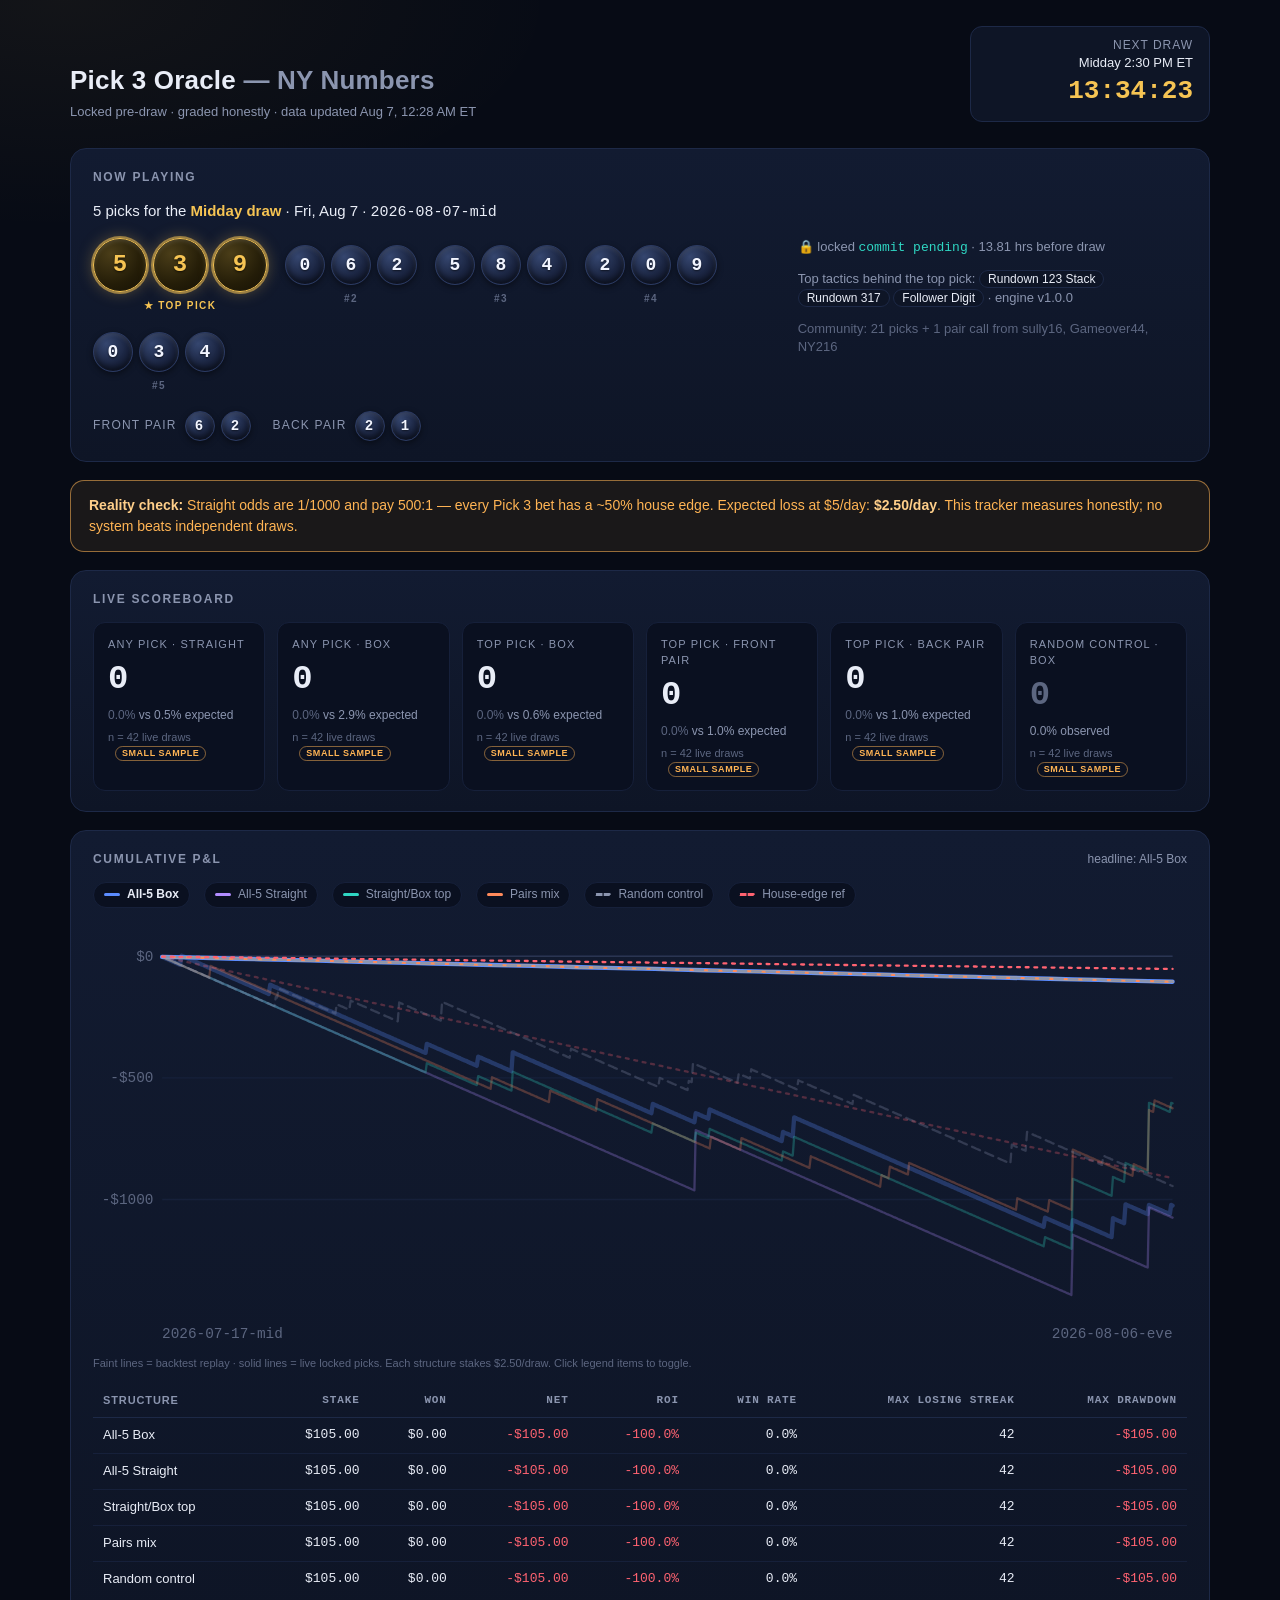
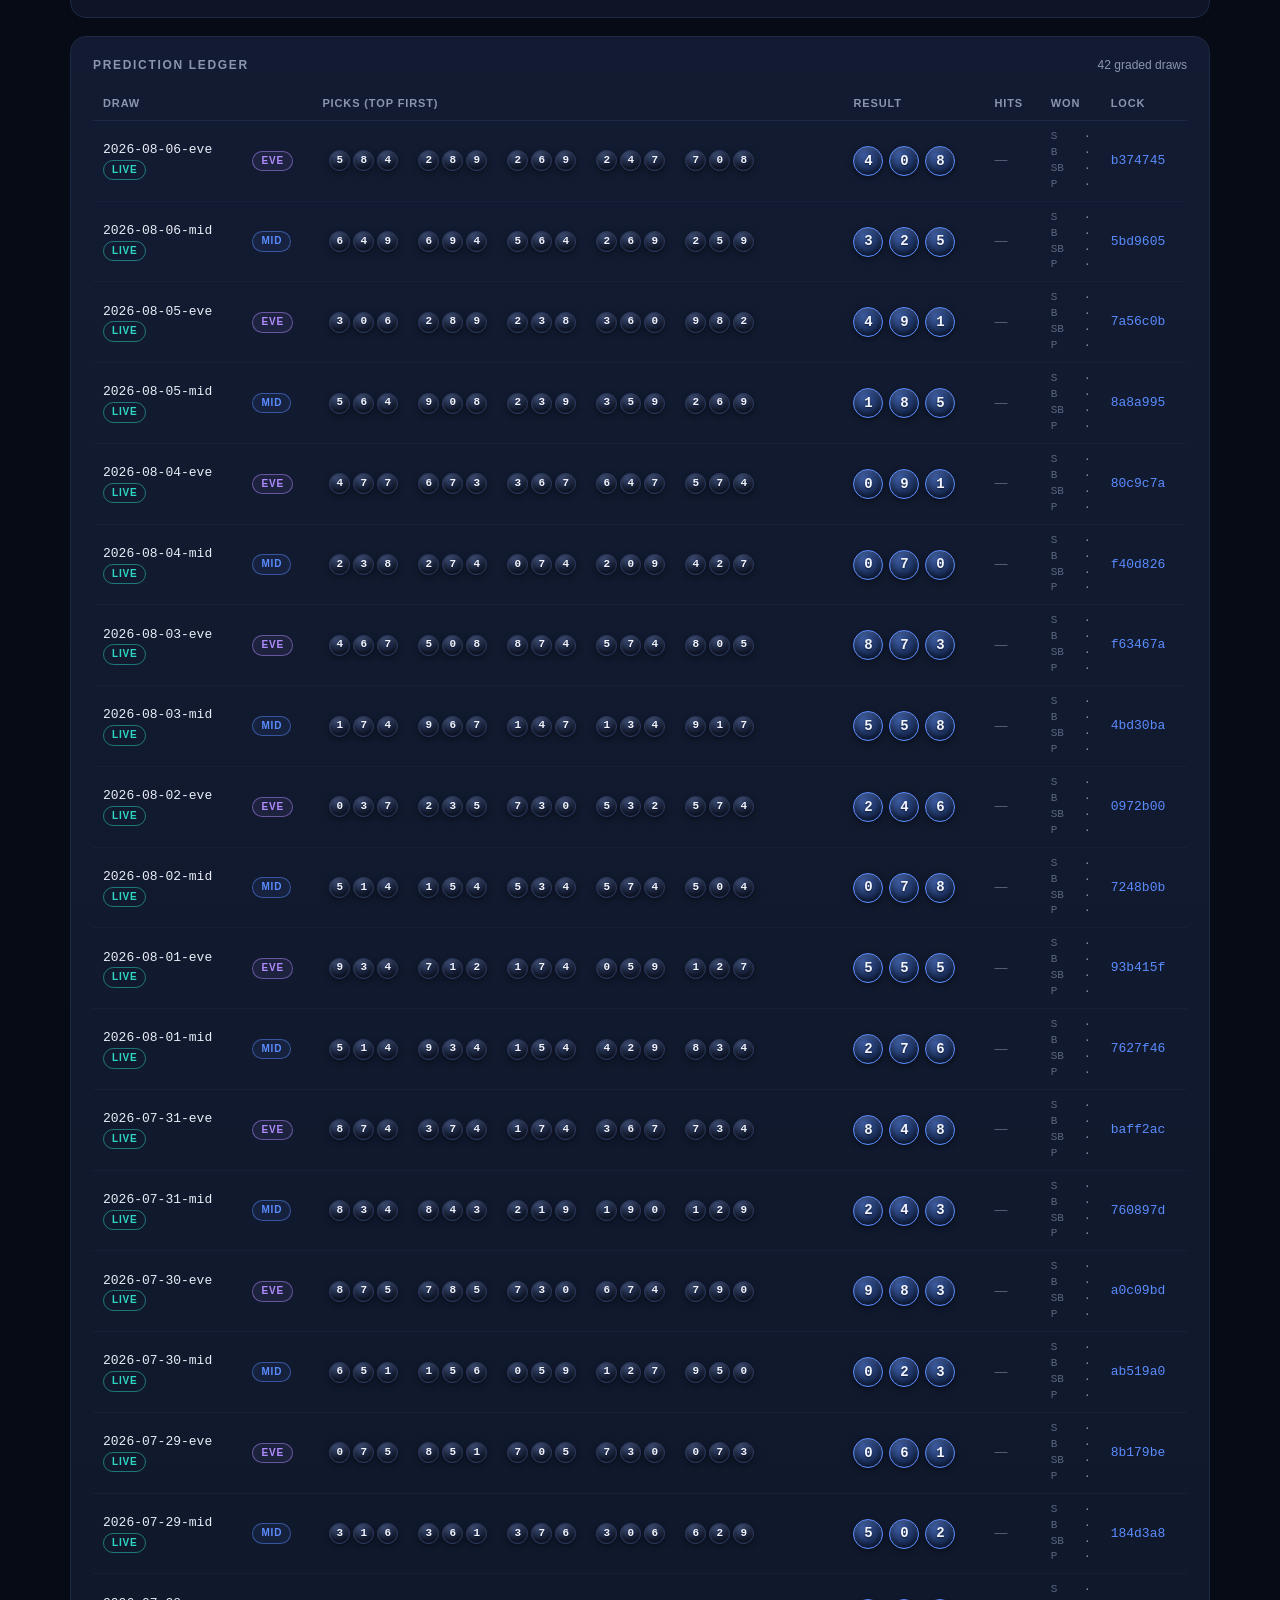
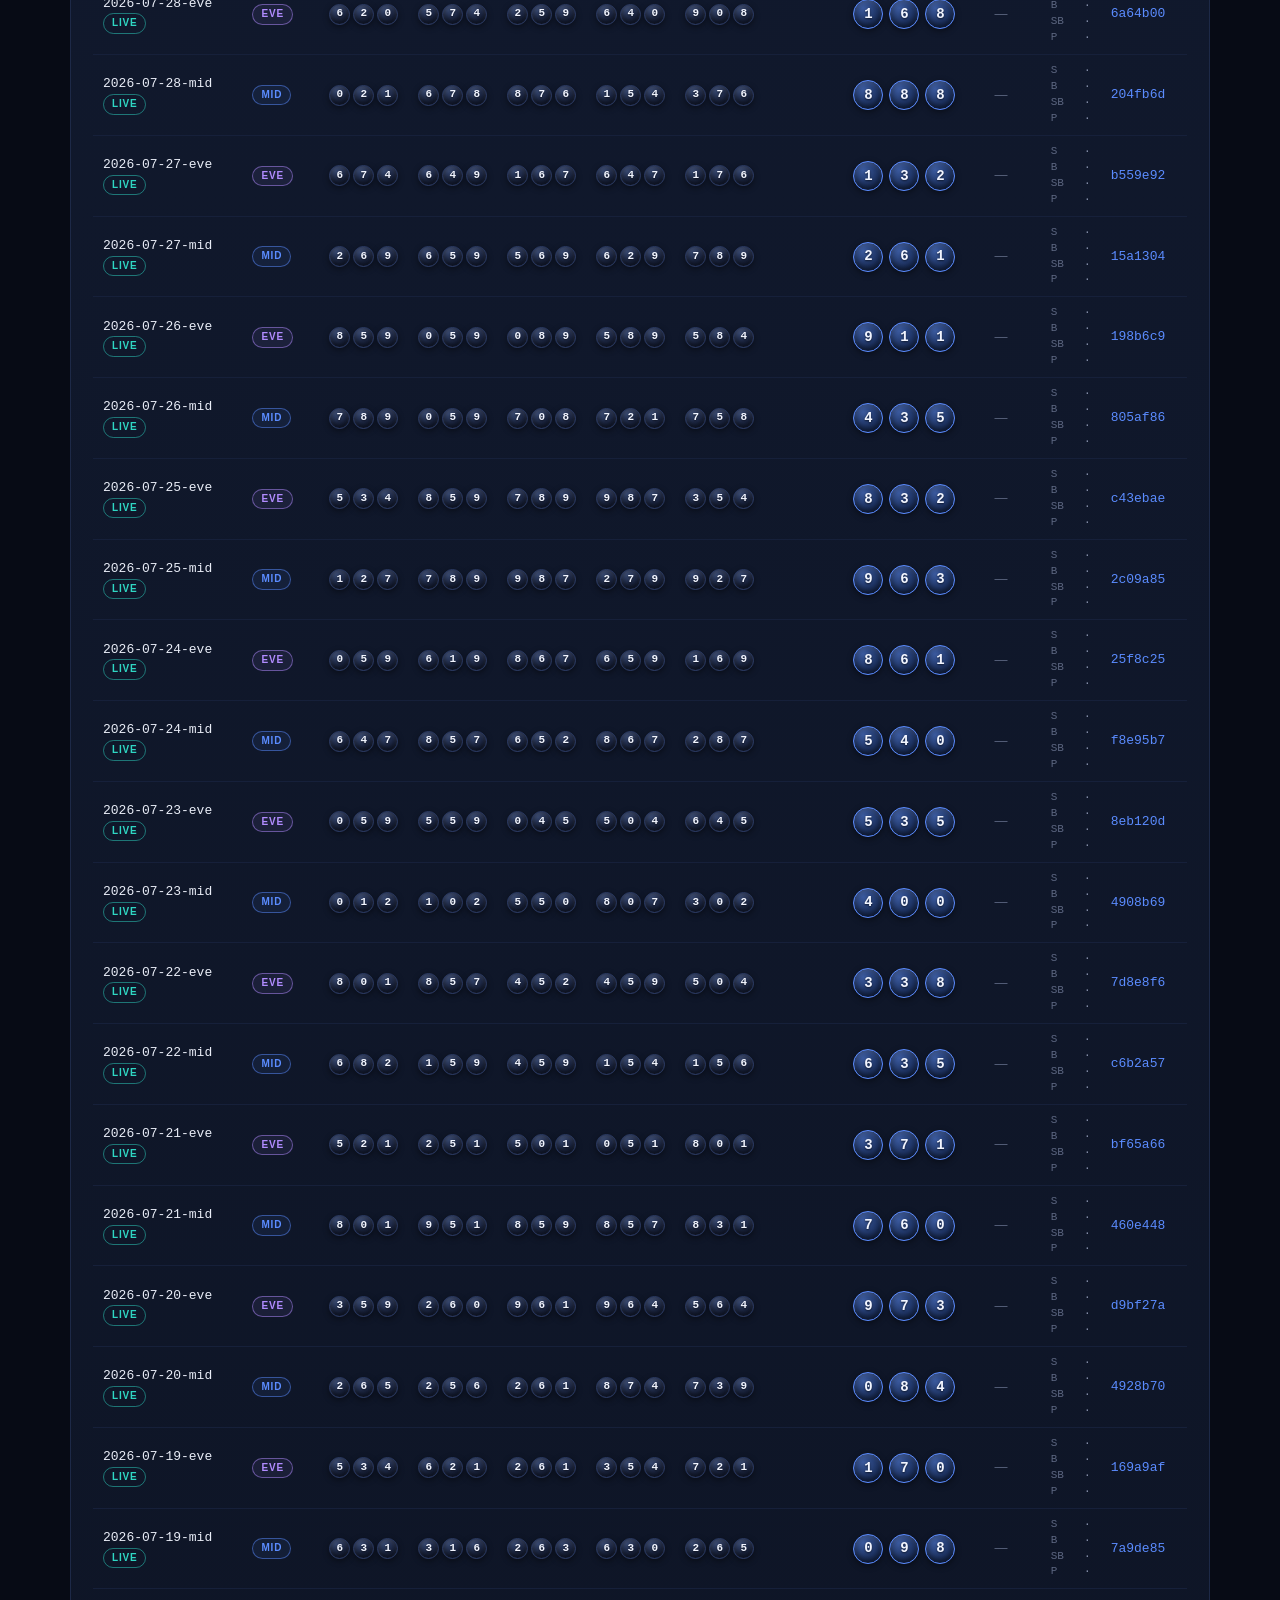
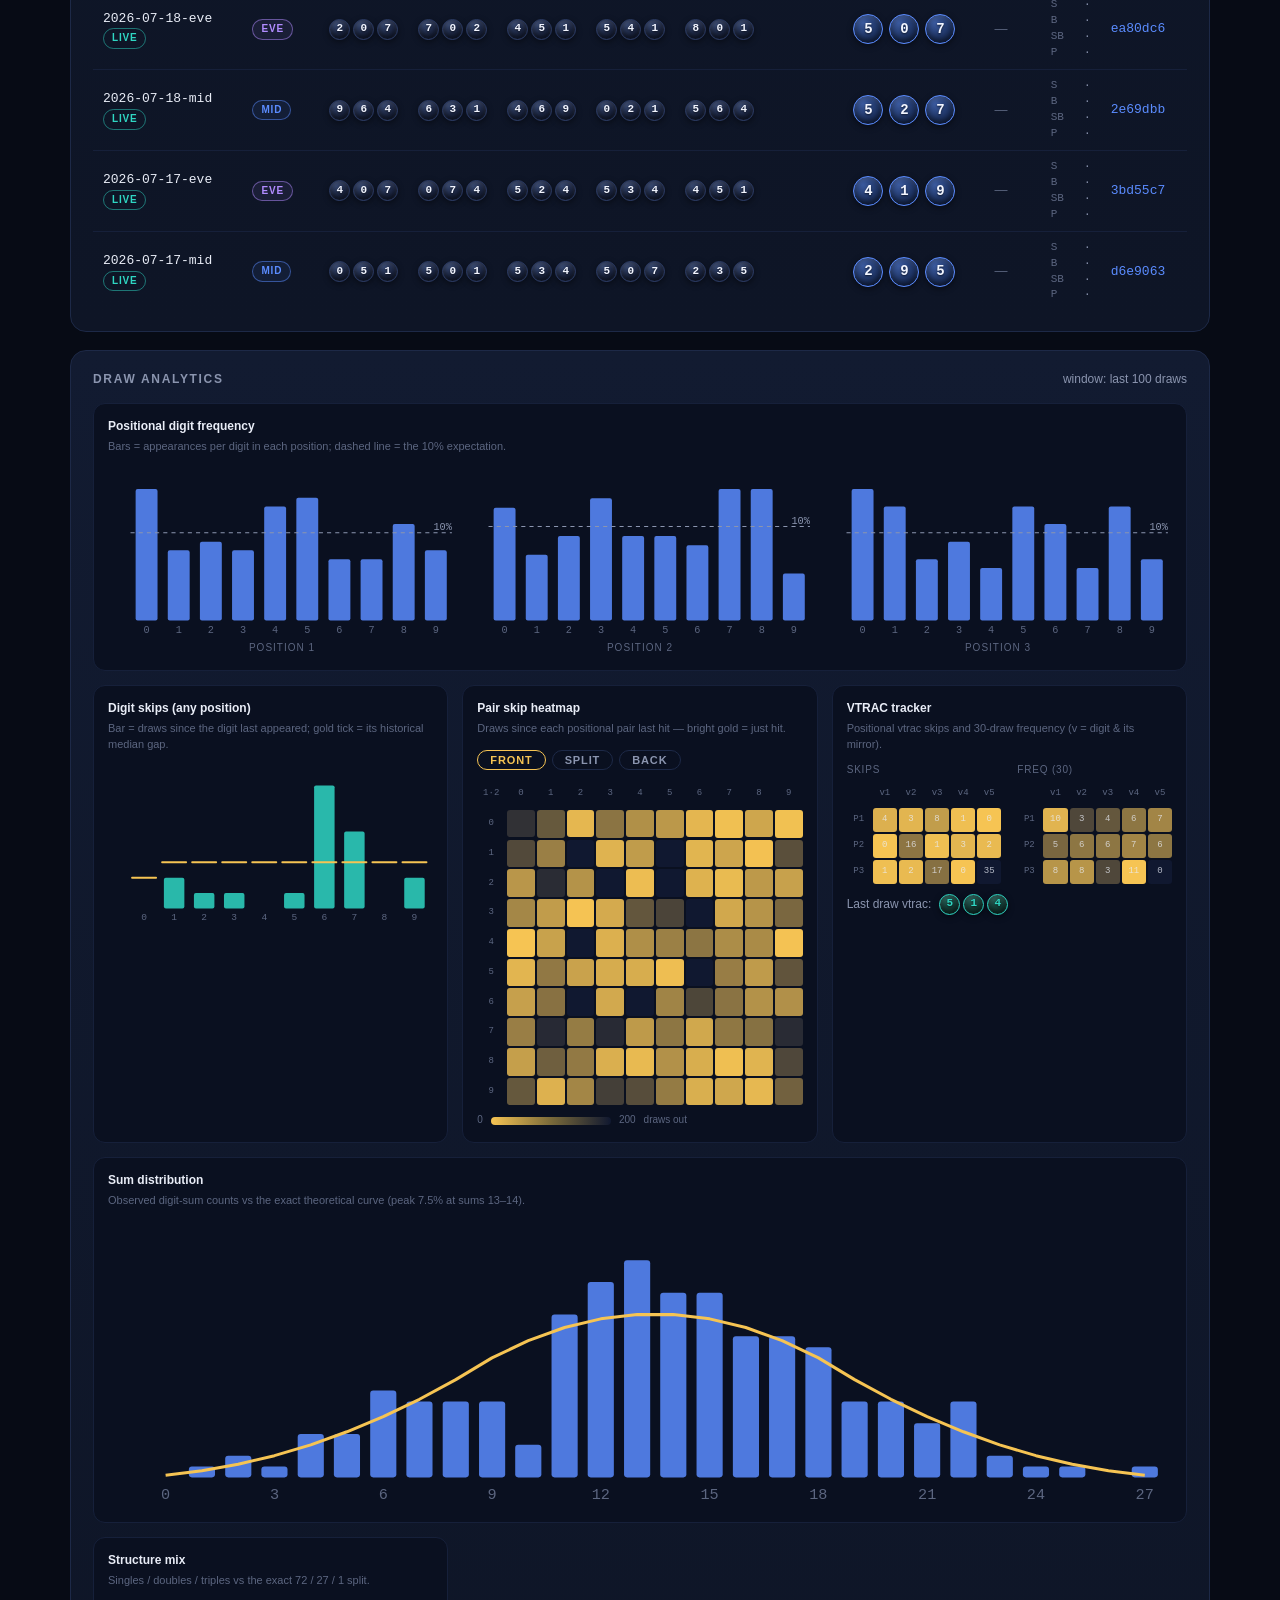
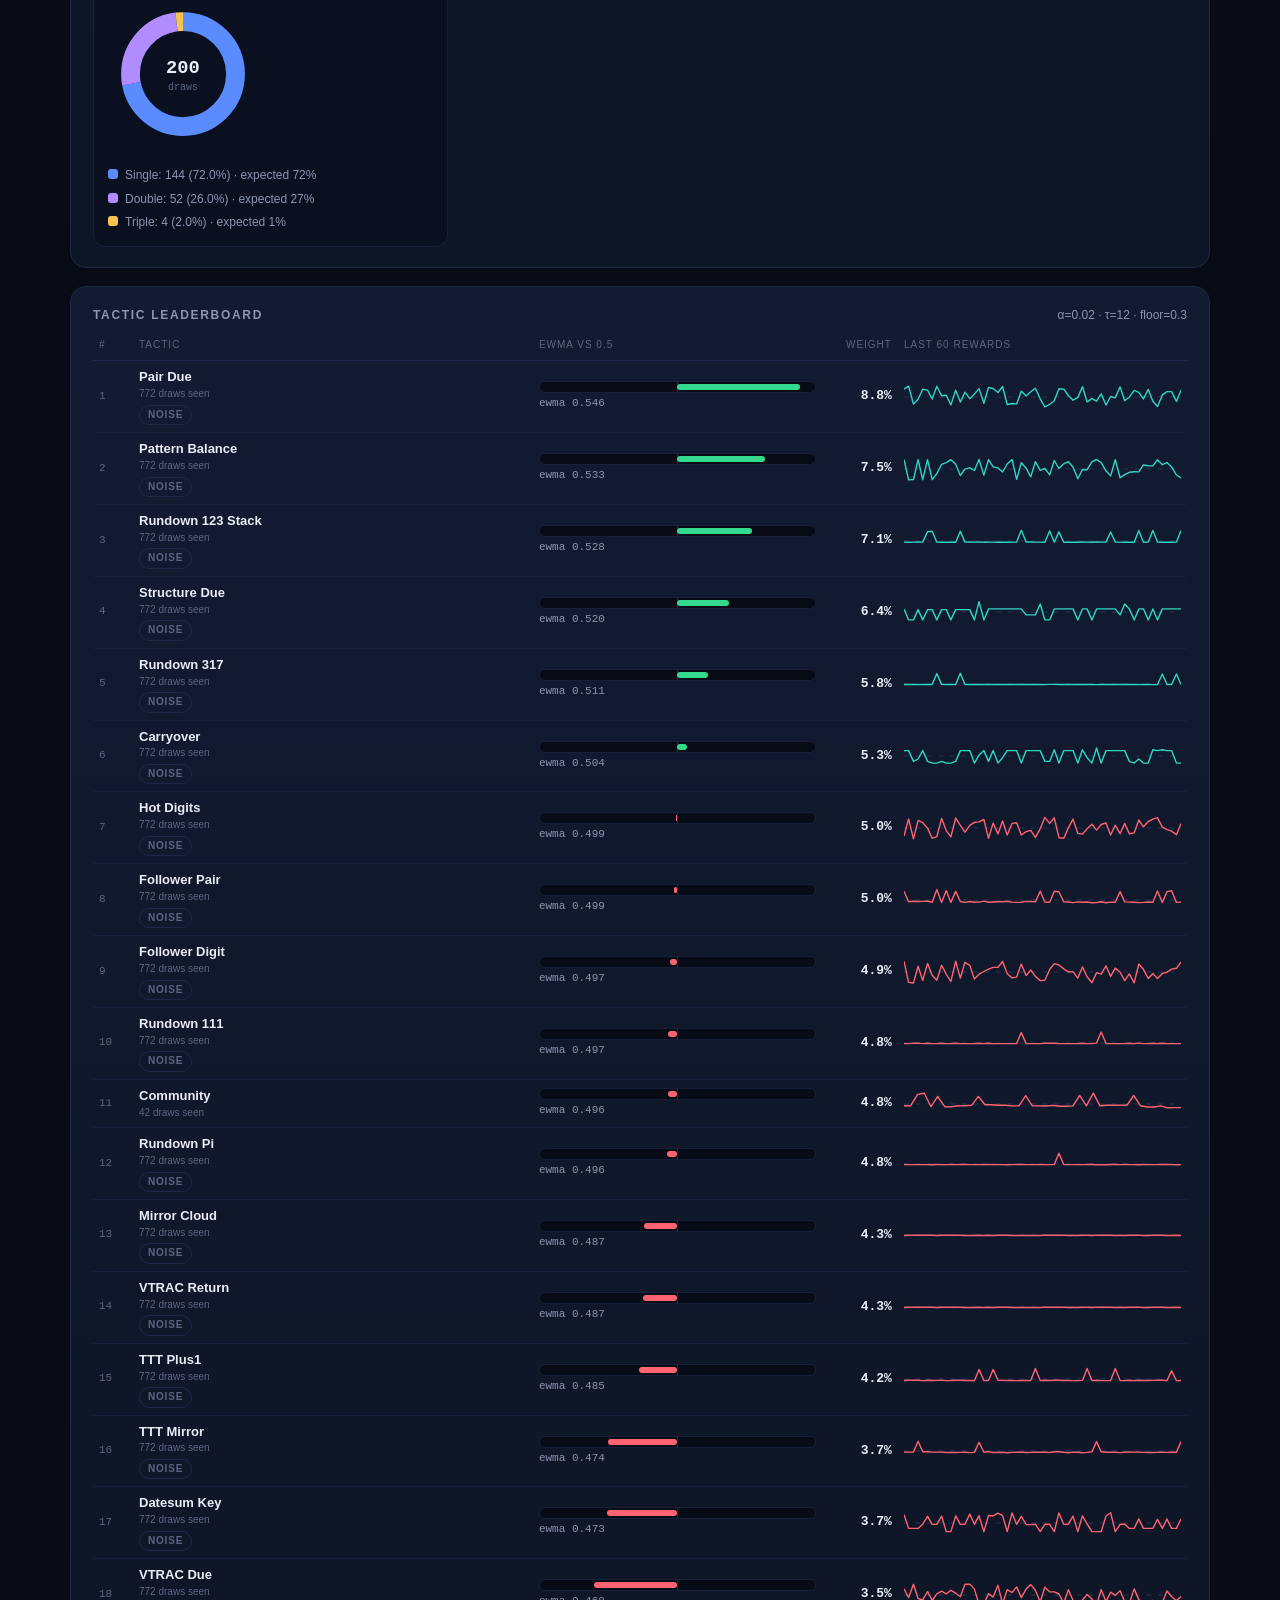
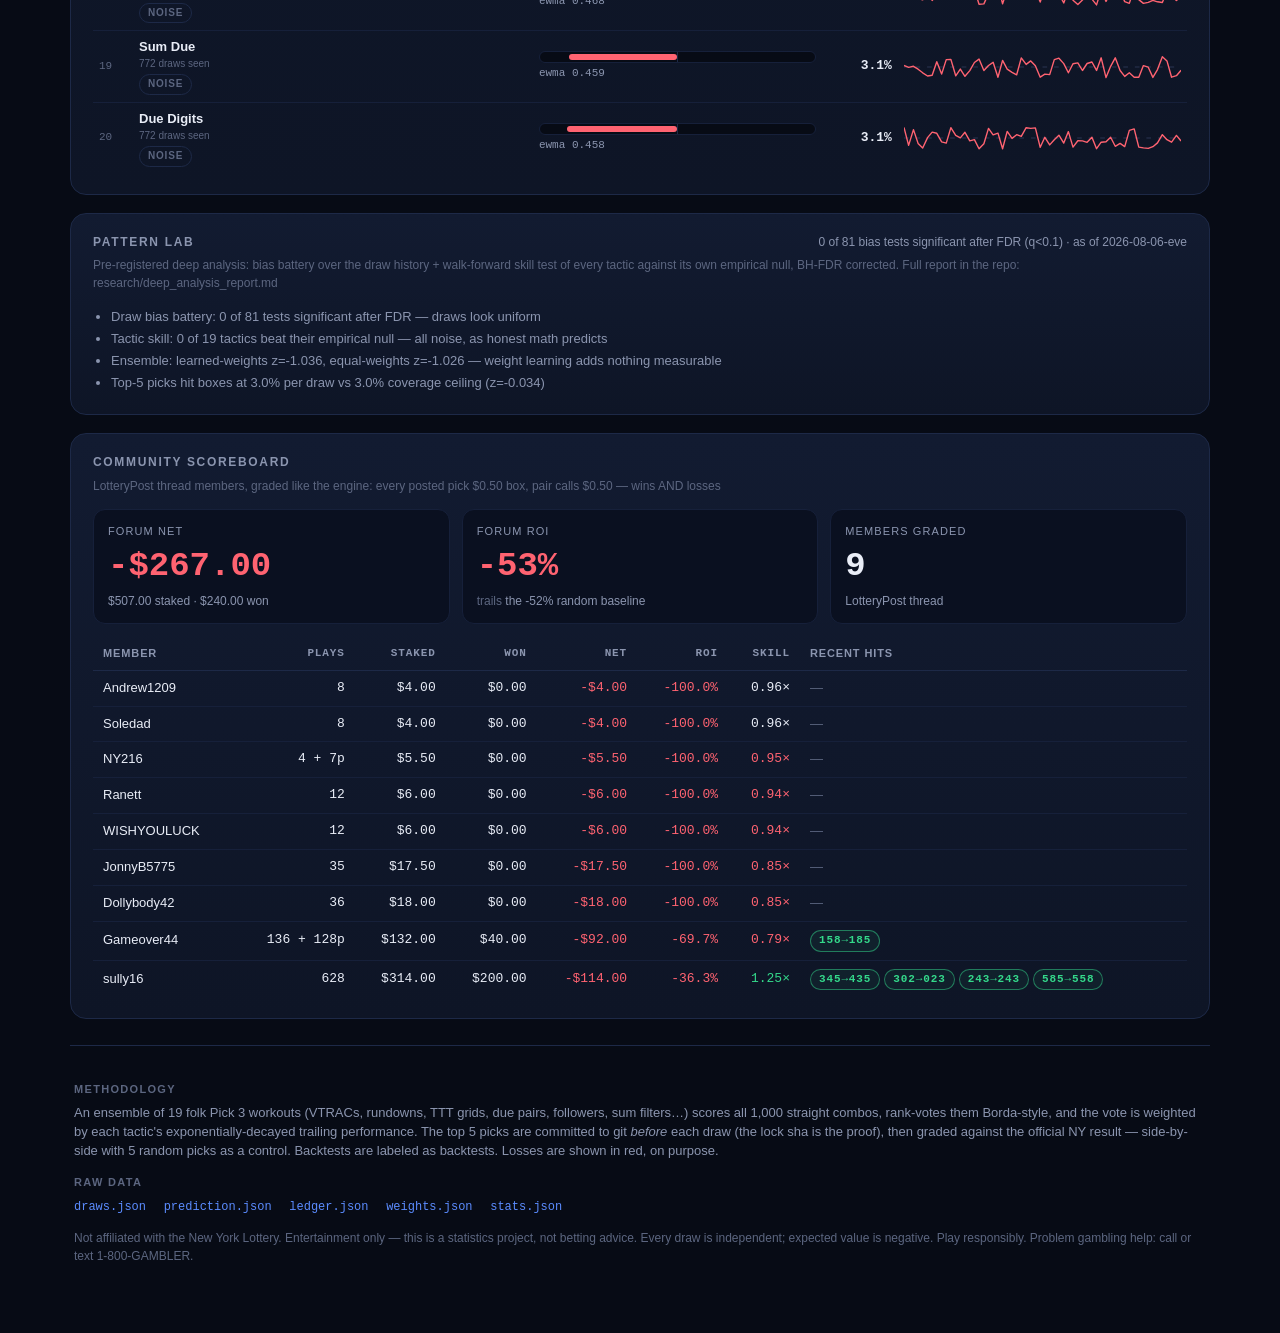
==== commit 597c5b51: "deep analysis: pre-registered bias battery + tactic skill eval — verdict: uniform New offline resear" ====
--- a/site/index.html
+++ b/site/index.html
@@ -139,6 +139,13 @@
     <div id="tactic-rows"></div>
   </section>
 
+  <!-- 8A. PATTERN LAB -->
+  <section class="panel" id="patternlab-panel" hidden>
+    <h2>Pattern lab <span class="h2-extra" id="patternlab-meta"></span></h2>
+    <div class="panel-sub">Pre-registered deep analysis: bias battery over the draw history + walk-forward skill test of every tactic against its own empirical null, BH-FDR corrected. Full report in the repo: research/deep_analysis_report.md</div>
+    <ul id="patternlab-headlines"></ul>
+  </section>
+
   <!-- 8B. COMMUNITY -->
   <section class="panel" id="community-panel" hidden>
     <h2>Community Scoreboard</h2>
--- a/site/style.css
+++ b/site/style.css
@@ -171,6 +171,10 @@
 .chip-eve { color: var(--purple); border-color: rgba(177, 140, 255, 0.5); background: rgba(177, 140, 255, 0.08); }
 .chip-live { color: var(--teal); border-color: rgba(47, 214, 195, 0.5); }
 .chip-bt { color: var(--faint); }
+.chip-signal { color: var(--teal); border-color: rgba(47, 214, 195, 0.5); background: rgba(47, 214, 195, 0.08); }
+.chip-noise { color: var(--faint); }
+.chip-inverse { color: var(--red, #ff6371); border-color: rgba(255, 99, 113, 0.5); background: rgba(255, 99, 113, 0.08); }
+#patternlab-headlines { margin: 10px 0 0; padding-left: 18px; color: var(--muted); font-size: 13px; line-height: 1.7; }
 .badge { display: inline-block; font-size: 10px; font-weight: 800; letter-spacing: 0.06em; padding: 2px 7px; border-radius: 6px; margin-right: 4px; }
 .badge-str { background: var(--green); color: #04160c; }
 .badge-box { border: 1px solid var(--green); color: var(--green); }
@@ -222,6 +226,7 @@
 .tactic-row .rank { color: var(--faint); font-family: var(--mono); font-size: 11px; }
 .tactic-row .tname { font-weight: 600; overflow: hidden; text-overflow: ellipsis; }
 .tactic-row .tname .seen { display: block; font-size: 10px; color: var(--faint); font-weight: 400; }
+.tactic-row .tname .chip { margin-top: 3px; }
 .ewma-bar { position: relative; height: 12px; background: var(--bg); border: 1px solid var(--line-soft); border-radius: 6px; overflow: hidden; }
 .ewma-bar .mid { position: absolute; left: 50%; top: 0; bottom: 0; width: 1px; background: var(--line); }
 .ewma-bar .fill { position: absolute; top: 2px; bottom: 2px; border-radius: 4px; }
